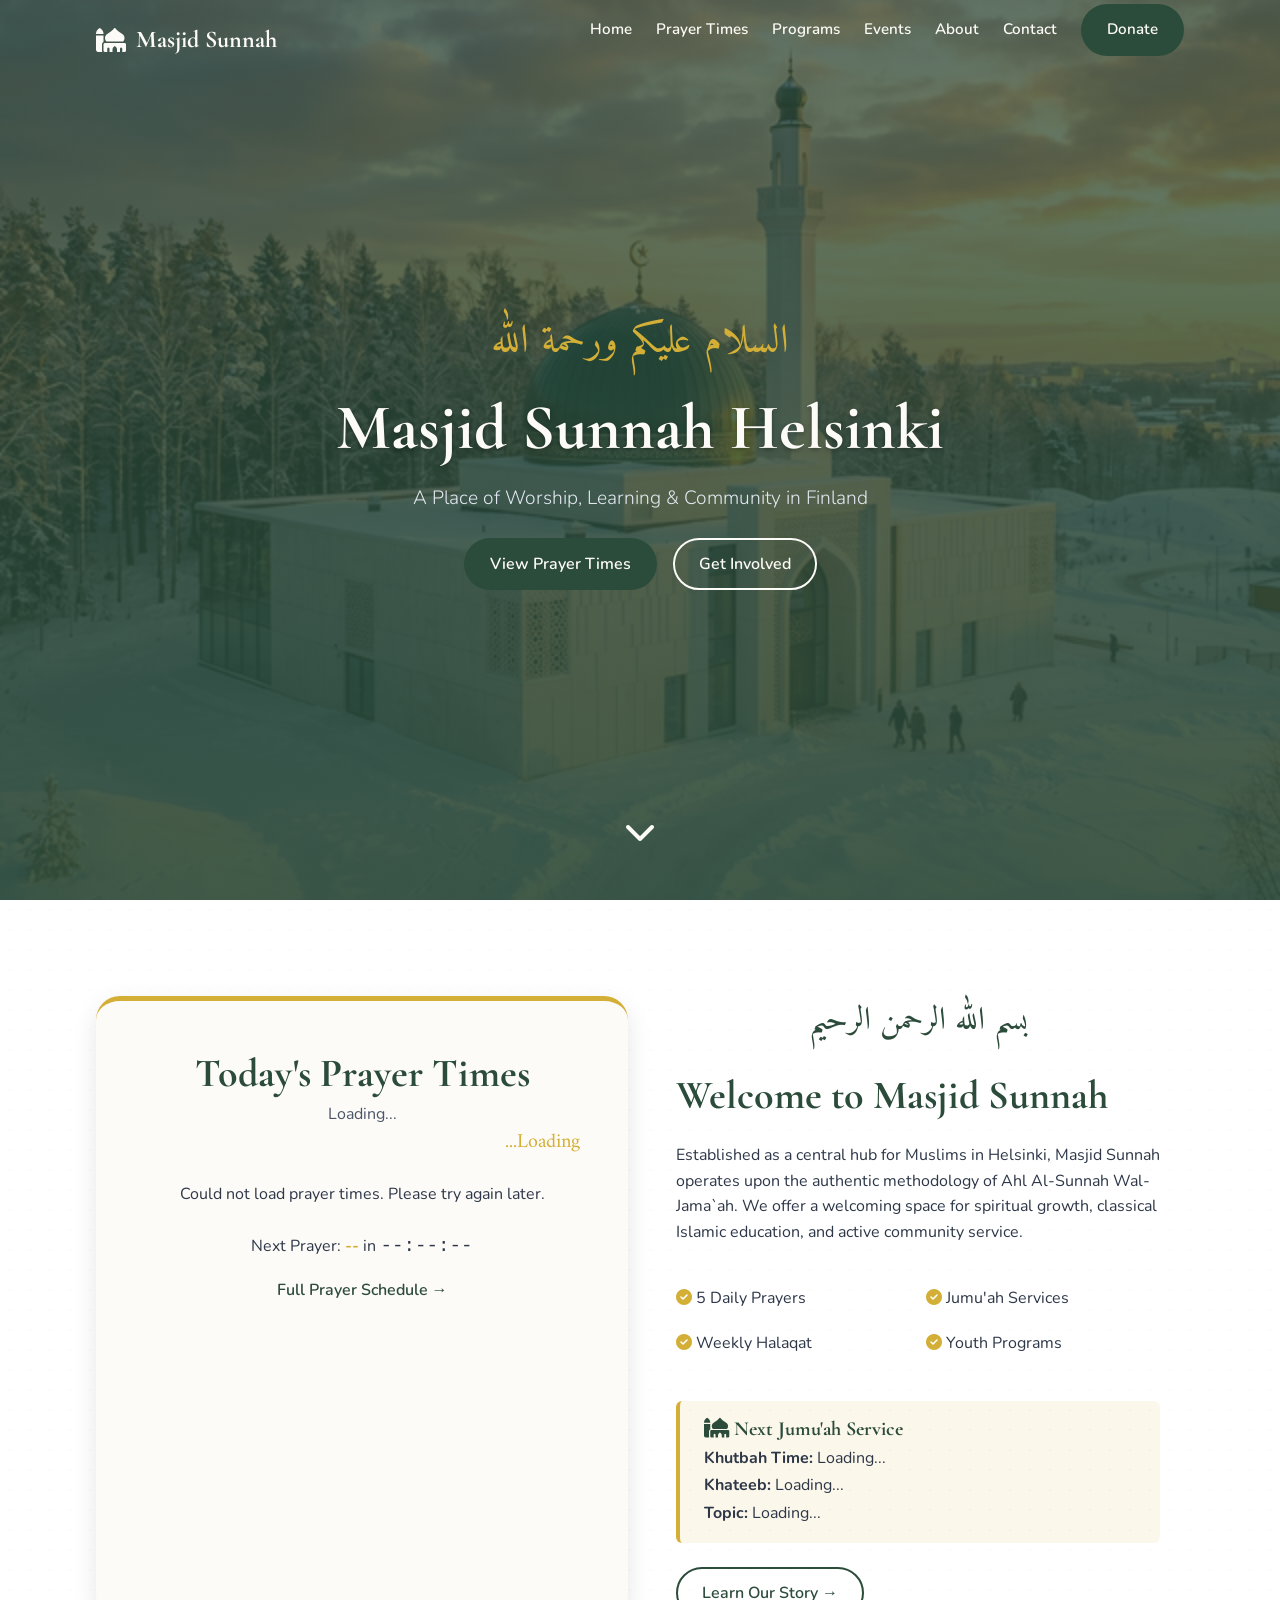
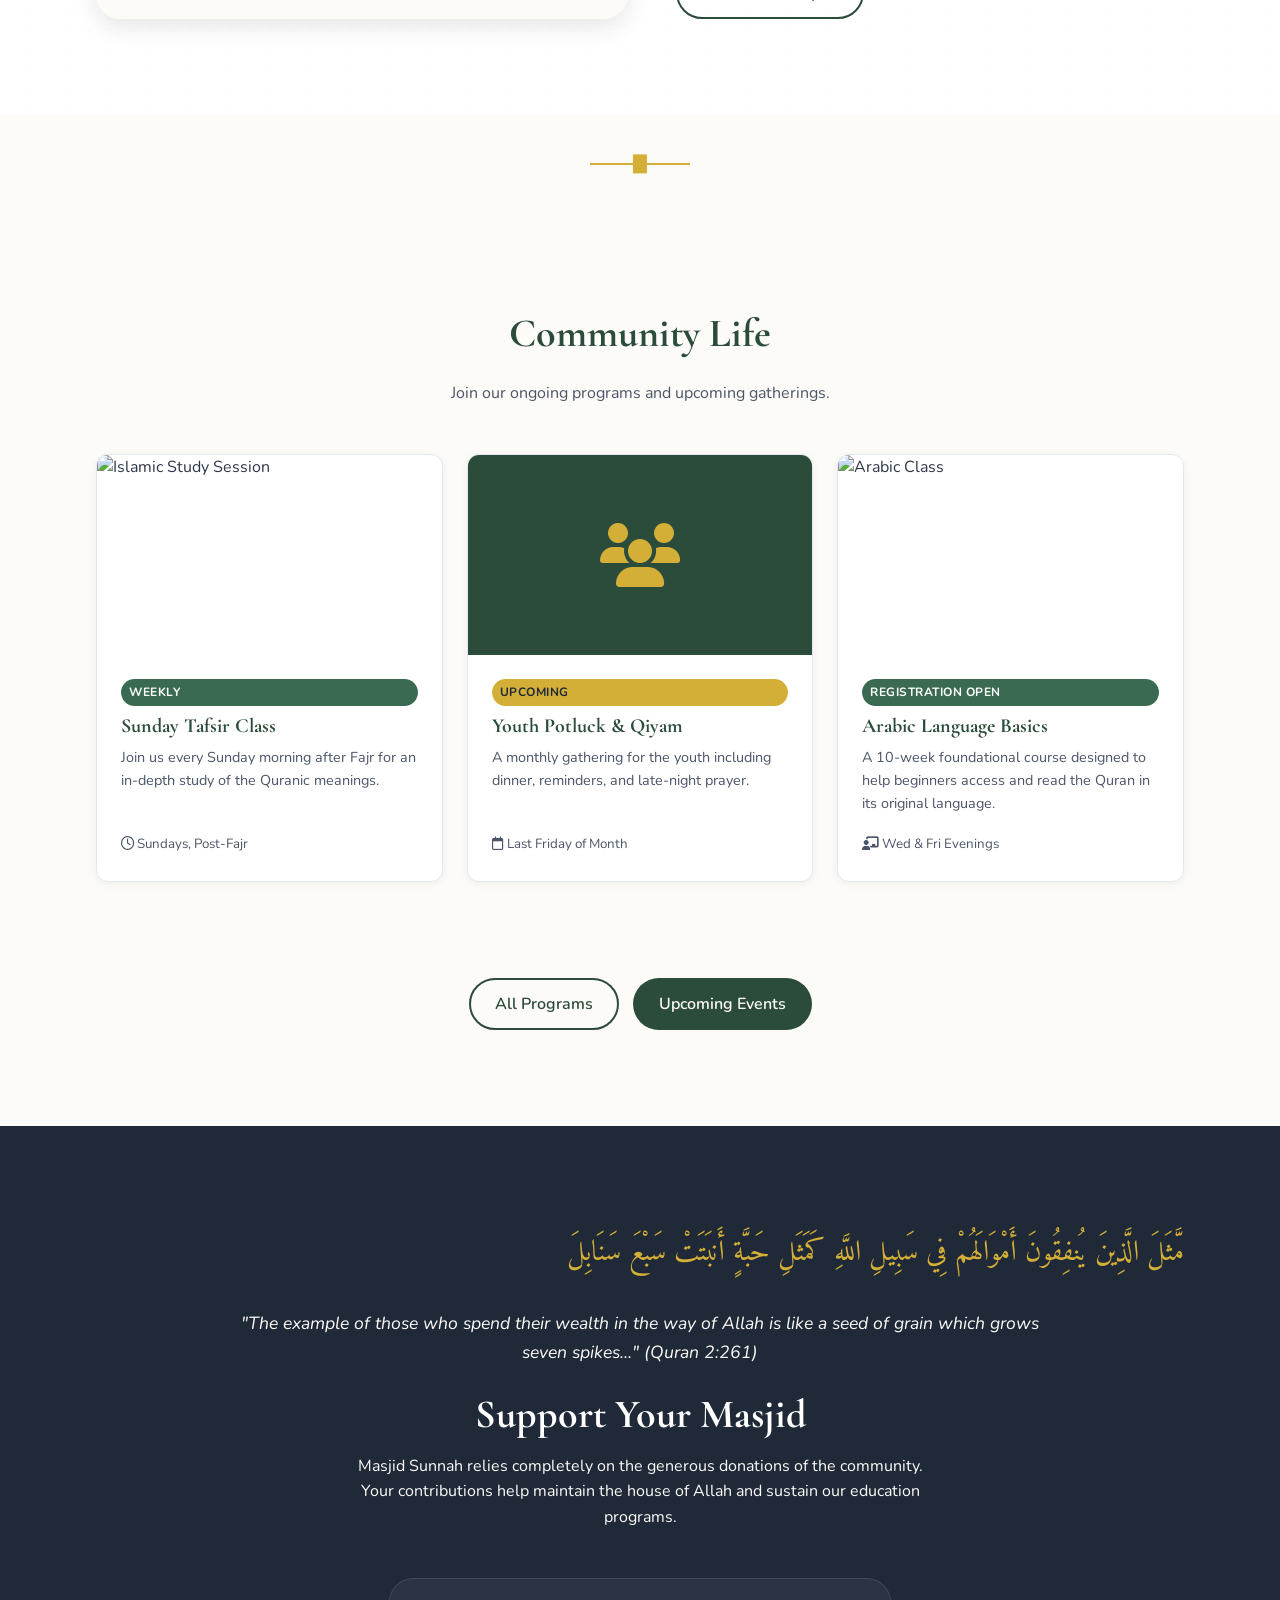
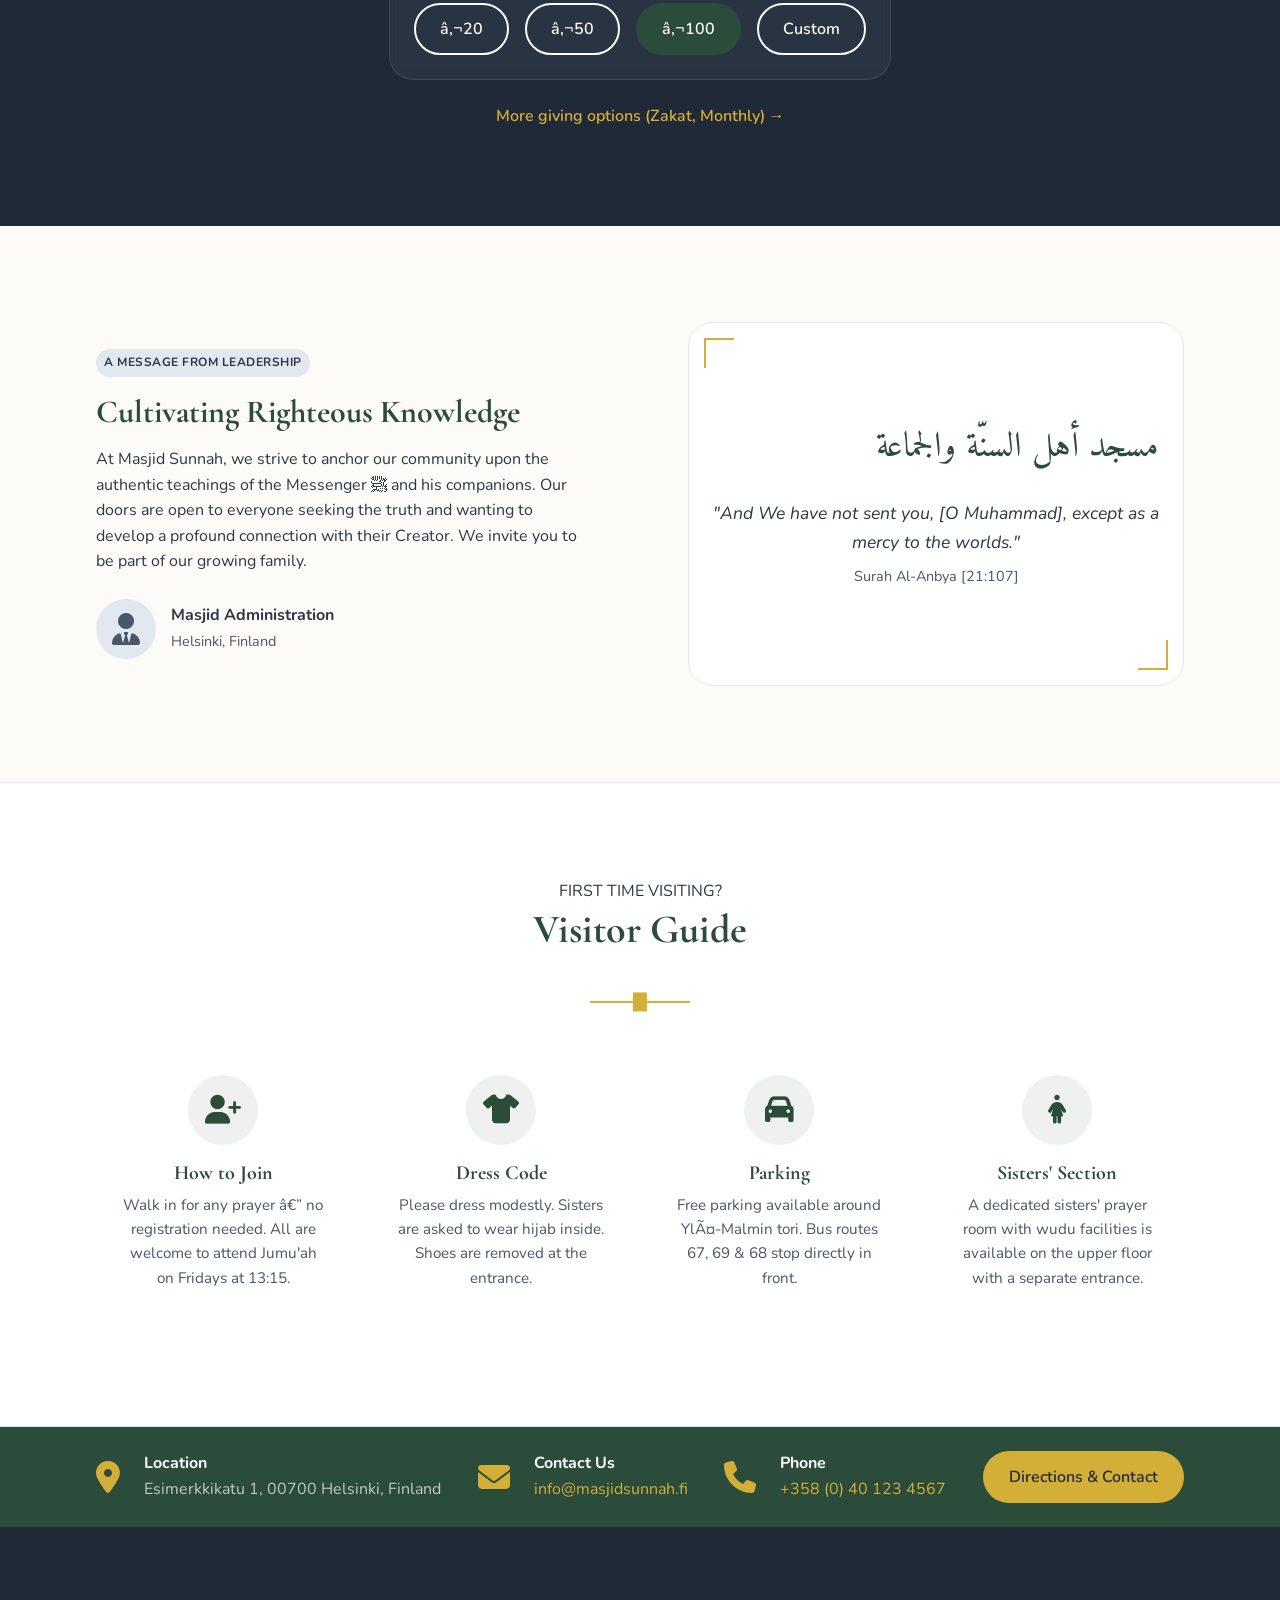
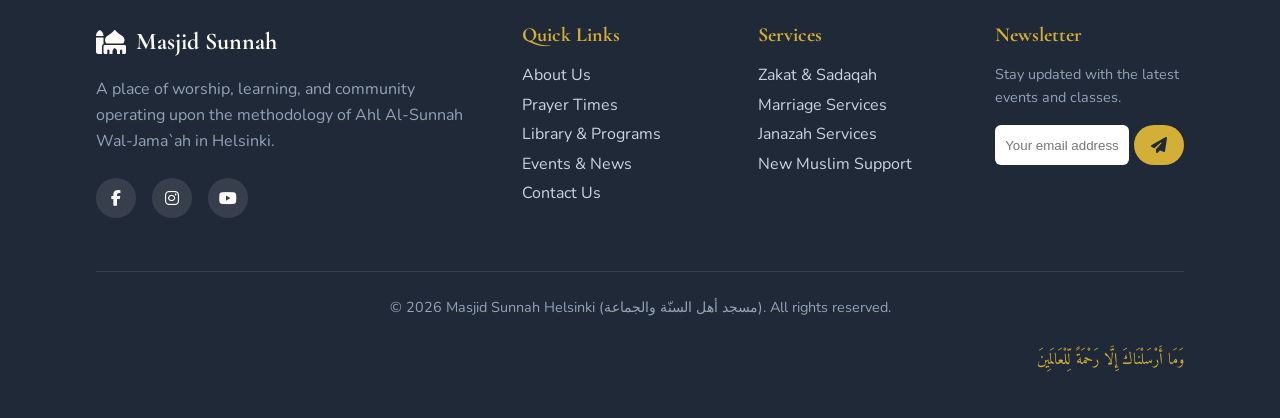
==== index.html @ 54fdf37e "Fix Arabic rendering issues across all HTML pages" ====
<!DOCTYPE html>
<html lang="en">

<head>
    <meta charset="UTF-8">
    <meta name="viewport" content="width=device-width, initial-scale=1.0">
    <title>Masjid Sunnah Helsinki | Mosque & Islamic Centre Malmi</title>
    <meta name="description"
        content="Masjid Sunnah Helsinki â€“ Islamic mosque in Malmi, Finland. Prayer times, Friday khutbah, Islamic education, Zakat, marriage &amp; community services. Open to all.">
    <link rel="icon"
        href="data:image/svg+xml,<svg xmlns=%22http://www.w3.org/2000/svg%22 viewBox=%220 0 100 100%22><text y=%22.9em%22 font-size=%2290%22>??</text></svg>">

    <!-- Open Graph / SEO -->
    <meta property="og:title" content="Masjid Sunnah Helsinki">
    <meta property="og:description" content="Mosque & Islamic Centre in Malmi, Helsinki.">
    <meta property="og:image" content="images/hero-masjid.png">
    <meta property="og:url" content="https://masjidsunnah.fi/">

    <!-- Fonts -->
    <link
        href="https://fonts.googleapis.com/css2?family=Amiri:ital,wght@0,400;0,700;1,400&family=Cormorant+Garamond:wght@400;600;700&family=Nunito:wght@300;400;500;600&display=swap"
        rel="stylesheet">
    <link rel="stylesheet" href="https://cdnjs.cloudflare.com/ajax/libs/font-awesome/6.5.0/css/all.min.css">

    <!-- Custom CSS -->
    <link rel="stylesheet" href="css/style.css">
    <link rel="stylesheet" href="css/components.css">
    <link rel="stylesheet" href="css/animations.css">
    <link rel="stylesheet" href="css/responsive.css">

    <!-- AOS Animations -->
    <link href="https://unpkg.com/aos@2.3.1/dist/aos.css" rel="stylesheet">
    <script src="https://unpkg.com/aos@2.3.1/dist/aos.js" defer></script>

    <!-- Schema.org -->
    <script type="application/ld+json">
    {
      "@context": "https://schema.org",
      "@type": "MosqueOrTemple",
      "name": "Masjid Sunnah Helsinki",
      "alternateName": "&#1605;&#1587;&#1580;&#1583; &#1571;&#1607;&#1604; &#1575;&#1604;&#1587;&#1606;&#1617;&#1577; &#1608;&#1575;&#1604;&#1580;&#1605;&#1575;&#1593;&#1577;",
      "address": {
        "@type": "PostalAddress",
        "streetAddress": "YlÃ¤-Malmin tori 6b",
        "addressLocality": "Helsinki",
        "postalCode": "00700",
        "addressCountry": "FI"
      },
      "openingHours": "Mo-Su 00:00-23:59"
    }
    </script>

    <!-- Low Priority SEO Tags Added -->
    <meta name="theme-color" content="#2c4c3b">
    <meta property="og:type" content="website">
    <meta property="og:site_name" content="Masjid Sunnah Helsinki">
</head>

<body>

    <!-- Skip to Content Link for Accessibility -->
    <a href="#main-content" class="sr-only">Skip to main content</a>

    <!-- Navbar -->
    <nav class="navbar">
        <div class="container nav-container">
            <div class="logo">
                <a href="index.html">
                    <i class="fas fa-mosque"></i> Masjid Sunnah
                </a>
            </div>

            <ul class="nav-links">
                <li><a href="index.html">Home</a></li>
                <li><a href="prayer-times.html">Prayer Times</a></li>
                <li><a href="programs.html">Programs</a></li>
                <li><a href="events.html">Events</a></li>
                <li><a href="about.html">About</a></li>
                <li><a href="contact.html">Contact</a></li>
                <li><a href="donate.html" class="btn btn-primary">Donate</a></li>
            </ul>

            <button class="hamburger" aria-label="Toggle Navigation">
                <i class="fas fa-bars"></i>
            </button>
        </div>
    </nav>

    <!-- Mobile Menu -->
    <div class="mobile-menu-overlay"></div>
    <div class="mobile-menu">
        <button class="mobile-menu-close" aria-label="Close Navigation">
            <i class="fas fa-times"></i>
        </button>
        <ul class="nav-links">
            <li><a href="index.html">Home</a></li>
            <li><a href="prayer-times.html">Prayer Times</a></li>
            <li><a href="programs.html">Programs</a></li>
            <li><a href="events.html">Events</a></li>
            <li><a href="about.html">About</a></li>
            <li><a href="contact.html">Contact</a></li>
            <li><a href="donate.html" class="btn btn-primary">Donate</a></li>
        </ul>
    </div>

    <main id="main-content">
        <!-- Dynamic Announcement Banner -->
        <div id="announcement-banner-container" style="display: none;"></div>

        <!-- Hero Section -->
        <section class="hero" style="background-image: url('images/hero-masjid.png');">
            <div class="hero-overlay"></div>
            <div class="container hero-content fade-in">
                <span class="hero-greeting"><span lang="ar" dir="rtl">&#1575;&#1604;&#1587;&#1604;&#1575;&#1605; &#1593;&#1604;&#1610;&#1603;&#1605; &#1608;&#1585;&#1581;&#1605;&#1577; &#1575;&#1604;&#1604;&#1607;</span></span>
                <h1 class="hero-title">Masjid Sunnah Helsinki</h1>
                <p class="hero-subtitle">A Place of Worship, Learning & Community in Finland</p>
                <div class="hero-buttons">
                    <a href="#prayer-times" class="btn btn-primary">View Prayer Times</a>
                    <a href="about.html" class="btn btn-outline-light">Get Involved</a>
                </div>
            </div>
            <a href="#prayer-times" class="scroll-indicator" aria-label="Scroll Down">
                <i class="fas fa-chevron-down fa-2x"></i>
            </a>
        </section>

        <!-- Prayer Times Widget Section -->
        <section id="prayer-times" class="section section-alt islamic-pattern-bg content-relative">
            <div class="container">
                <div class="grid grid-2" data-aos="fade-up">
                    <div
                        style="background: var(--color-bg); padding: var(--space-lg); border-radius: var(--radius-lg); box-shadow: var(--shadow-md); border-top: 5px solid var(--color-secondary);">
                        <div class="text-center" style="margin-bottom: var(--space-md);">
                            <h2 style="margin-bottom: 5px;">Today's Prayer Times</h2>
                            <p class="text-muted" style="margin-bottom: 0;" id="gregorian-date-display">Loading...</p>
                            <p class="arabic-text" lang="ar" dir="rtl"
                                style="color: var(--color-secondary); font-size: 1.25rem; line-height: 1.5; margin-bottom: 0;"
                                id="hijri-date-display">Loading...</p>
                        </div>

                        <div id="prayer-times-container">
                            <p class="text-center">Loading prayer times...</p>
                        </div>

                        <div class="text-center" style="margin-top: var(--space-md);">
                            <p>Next Prayer: <strong id="next-prayer-name"
                                    style="color: var(--color-secondary);">--</strong> in <span id="prayer-countdown"
                                    style="font-family: monospace; font-size: 1.2rem;">--:--:--</span></p>
                            <a href="prayer-times.html" style="font-weight: 600;">Full Prayer Schedule &rarr;</a>
                        </div>
                    </div>

                    <div
                        style="display: flex; flex-direction: column; justify-content: center; padding: 0 var(--space-md);">
                        <div class="bismillah">&#1576;&#1587;&#1605; &#1575;&#1604;&#1604;&#1607; &#1575;&#1604;&#1585;&#1581;&#1605;&#1606; &#1575;&#1604;&#1585;&#1581;&#1610;&#1605;</div>
                        <h2 style="font-size: 2.5rem; margin-bottom: var(--space-md);">Welcome to Masjid Sunnah</h2>
                        <p>Established as a central hub for Muslims in Helsinki, Masjid Sunnah operates upon the
                            authentic methodology of Ahl Al-Sunnah Wal-Jama`ah. We offer a welcoming space for spiritual
                            growth, classical Islamic education, and active community service.</p>
                        <ul
                            style="list-style: none; padding: 0; display: grid; grid-template-columns: 1fr 1fr; gap: var(--space-sm); margin-top: var(--space-md);">
                            <li><i class="fas fa-check-circle" style="color: var(--color-secondary);"></i> 5 Daily
                                Prayers</li>
                            <li><i class="fas fa-check-circle" style="color: var(--color-secondary);"></i> Jumu'ah
                                Services</li>
                            <li><i class="fas fa-check-circle" style="color: var(--color-secondary);"></i> Weekly
                                Halaqat</li>
                            <li><i class="fas fa-check-circle" style="color: var(--color-secondary);"></i> Youth
                                Programs</li>
                        </ul>

                        <!-- Dynamic Jumu'ah Info -->
                        <div
                            style="margin-top: var(--space-md); padding: var(--space-sm) var(--space-md); background: rgba(212, 175, 55, 0.1); border-left: 4px solid var(--color-secondary); border-radius: var(--radius-sm);">
                            <h4 style="margin-bottom: 5px; color: var(--color-primary);"><i class="fas fa-mosque"></i>
                                Next Jumu'ah Service</h4>
                            <p style="margin-bottom: 2px;"><strong>Khutbah Time:</strong> <span
                                    id="jummah-time">Loading...</span></p>
                            <p style="margin-bottom: 2px;"><strong>Khateeb:</strong> <span
                                    id="jummah-khateeb">Loading...</span></p>
                            <p style="margin-bottom: 0;"><strong>Topic:</strong> <span
                                    id="jummah-topic">Loading...</span></p>
                        </div>

                        <a href="about.html" class="btn btn-outline"
                            style="align-self: flex-start; margin-top: var(--space-md);">Learn Our Story &rarr;</a>
                    </div>
                </div>
            </div>
        </section>

        <!-- Divider -->
        <span class="islamic-divider"></span>

        <!-- Events & Programs Overview -->
        <section class="section container content-relative">
            <div class="text-center" data-aos="fade-up">
                <h2>Community Life</h2>
                <p class="text-muted">Join our ongoing programs and upcoming gatherings.</p>
            </div>

            <div id="events-preview-grid" class="grid grid-3" style="margin-top: var(--space-lg);" data-aos="fade-up"
                data-aos-delay="100">

                <!-- Event 1 -->
                <div class="card">
                    <img loading="lazy"
                        src="https://images.unsplash.com/photo-1564769625905-50e93615e769?w=800&auto=format&q=80"
                        alt="Islamic Study Session" class="card-image">
                    <div class="card-body">
                        <span class="badge" style="margin-bottom: var(--space-xs);">Weekly</span>
                        <h4>Sunday Tafsir Class</h4>
                        <p class="text-muted" style="font-size: 0.9rem;">Join us every Sunday morning after Fajr for an
                            in-depth study of the Quranic meanings.</p>
                        <div style="margin-top: auto;">
                            <small class="text-muted"><i class="far fa-clock"></i> Sundays, Post-Fajr</small>
                        </div>
                    </div>
                </div>

                <!-- Event 2 -->
                <div class="card">
                    <div
                        style="height: 200px; background: var(--color-primary); display: flex; align-items: center; justify-content: center; color: var(--color-secondary);">
                        <i class="fas fa-users fa-4x"></i>
                    </div>
                    <div class="card-body">
                        <span class="badge"
                            style="background-color: var(--color-secondary); color: var(--color-bg-dark); margin-bottom: var(--space-xs);">Upcoming</span>
                        <h4>Youth Potluck & Qiyam</h4>
                        <p class="text-muted" style="font-size: 0.9rem;">A monthly gathering for the youth including
                            dinner, reminders, and late-night prayer.</p>
                        <div style="margin-top: auto;">
                            <small class="text-muted"><i class="far fa-calendar"></i> Last Friday of Month</small>
                        </div>
                    </div>
                </div>

                <!-- Event 3 -->
                <div class="card">
                    <img loading="lazy"
                        src="https://images.unsplash.com/photo-1608889825103-eb5ed706fc64?w=800&auto=format&q=80"
                        alt="Arabic Class" class="card-image">
                    <div class="card-body">
                        <span class="badge" style="margin-bottom: var(--space-xs);">Registration Open</span>
                        <h4>Arabic Language Basics</h4>
                        <p class="text-muted" style="font-size: 0.9rem;">A 10-week foundational course designed to help
                            beginners access and read the Quran in its original language.</p>
                        <div style="margin-top: auto;">
                            <small class="text-muted"><i class="fas fa-chalkboard-teacher"></i> Wed & Fri
                                Evenings</small>
                        </div>
                    </div>
                </div>
            </div>

            <div class="text-center" style="margin-top: var(--space-xl);">
                <a href="programs.html" class="btn btn-outline" style="margin-right: 10px;">All Programs</a>
                <a href="events.html" class="btn btn-primary">Upcoming Events</a>
            </div>
        </section>

        <!-- Dynamic Donation CTA -->
        <section class="section section-dark text-center content-relative"
            style="background-image: linear-gradient(rgba(31, 41, 55, 0.9), rgba(31, 41, 55, 0.9)), url('https://images.unsplash.com/photo-1585776245991-cf89dd7fc73a?w=1200&auto=format&q=80'); background-size: cover; background-position: center;">
            <div class="container" data-aos="zoom-in">
                <span class="arabic-text" lang="ar" dir="rtl"
                    style="color: var(--color-secondary); display: block; margin-bottom: var(--space-md); font-size: 1.8rem;">
                    &#1605;&#1617;&#1614;&#1579;&#1614;&#1604;&#1614; &#1575;&#1604;&#1617;&#1614;&#1584;&#1616;&#1610;&#1606;&#1614; &#1610;&#1615;&#1606;&#1601;&#1616;&#1602;&#1615;&#1608;&#1606;&#1614; &#1571;&#1614;&#1605;&#1618;&#1608;&#1614;&#1575;&#1604;&#1614;&#1607;&#1615;&#1605;&#1618; &#1601;&#1616;&#1610; &#1587;&#1614;&#1576;&#1616;&#1610;&#1604;&#1616; &#1575;&#1604;&#1604;&#1617;&#1614;&#1607;&#1616; &#1603;&#1614;&#1605;&#1614;&#1579;&#1614;&#1604;&#1616; &#1581;&#1614;&#1576;&#1617;&#1614;&#1577;&#1613; &#1571;&#1614;&#1606;&#1576;&#1614;&#1578;&#1614;&#1578;&#1618; &#1587;&#1614;&#1576;&#1618;&#1593;&#1614; &#1587;&#1614;&#1606;&#1614;&#1575;&#1576;&#1616;&#1604;&#1614;
                </span>
                <p style="font-size: 1.1rem; max-width: 800px; margin: 0 auto var(--space-md); font-style: italic;">
                    "The example of those who spend their wealth in the way of Allah is like a seed of grain which grows
                    seven spikes..." (Quran 2:261)
                </p>
                <h2 style="color: white; margin-bottom: var(--space-sm);">Support Your Masjid</h2>
                <p style="margin-bottom: var(--space-lg); max-width: 600px; margin-inline: auto;">
                    Masjid Sunnah relies completely on the generous donations of the community. Your contributions help
                    maintain the house of Allah and sustain our education programs.
                </p>

                <div
                    style="background: rgba(255,255,255,0.05); border: 1px solid rgba(255,255,255,0.1); padding: var(--space-md); border-radius: var(--radius-lg); display: inline-flex; gap: var(--space-sm); flex-wrap: wrap; justify-content: center; backdrop-filter: blur(5px);">
                    <a href="donate.html?amount=20" class="btn btn-outline-light">â‚¬20</a>
                    <a href="donate.html?amount=50" class="btn btn-outline-light">â‚¬50</a>
                    <a href="donate.html?amount=100" class="btn btn-primary">â‚¬100</a>
                    <a href="donate.html?amount=custom" class="btn btn-outline-light">Custom</a>
                </div>

                <div style="margin-top: var(--space-md);">
                    <a href="donate.html" style="color: var(--color-secondary); font-weight: 600;">More giving options
                        (Zakat, Monthly) &rarr;</a>
                </div>
            </div>
        </section>

        <!-- Imam / Quran Verse -->
        <section class="section container">
            <div class="grid grid-2" style="align-items: center; gap: var(--space-xl);">
                <div data-aos="fade-right">
                    <span class="badge"
                        style="margin-bottom: var(--space-sm); background: var(--color-border); color: var(--color-text);">A
                        Message From Leadership</span>
                    <h3 style="font-size: 2rem;">Cultivating Righteous Knowledge</h3>
                    <p>At Masjid Sunnah, we strive to anchor our community upon the authentic teachings of the Messenger &#65018; and his companions. Our doors are open to everyone seeking the truth and wanting to develop a
                        profound connection with their Creator. We invite you to be part of our growing family.</p>
                    <div style="margin-top: var(--space-md); display: flex; gap: 15px; align-items: center;">
                        <div
                            style="width: 60px; height: 60px; border-radius: 50%; background-color: var(--color-border); display: flex; align-items: center; justify-content: center;">
                            <i class="fas fa-user-tie fa-2x text-muted"></i>
                        </div>
                        <div>
                            <strong style="display: block;">Masjid Administration</strong>
                            <span class="text-muted" style="font-size: 0.9rem;">Helsinki, Finland</span>
                        </div>
                    </div>
                </div>

                <div data-aos="fade-left"
                    style="background: var(--color-bg-alt); padding: var(--space-xl) var(--space-md); border-radius: var(--radius-lg); text-align: center; border: 1px solid var(--color-border); position: relative;">
                    <!-- Decorative corner accents -->
                    <div
                        style="position: absolute; top: 15px; left: 15px; width: 30px; height: 30px; border-top: 2px solid var(--color-secondary); border-left: 2px solid var(--color-secondary);">
                    </div>
                    <div
                        style="position: absolute; bottom: 15px; right: 15px; width: 30px; height: 30px; border-bottom: 2px solid var(--color-secondary); border-right: 2px solid var(--color-secondary);">
                    </div>

                    <span class="arabic-text" lang="ar" dir="rtl"
                        style="display: block; font-size: 2.2rem; color: var(--color-primary); margin-bottom: var(--space-md); line-height: 1.6;">
                        &#1605;&#1587;&#1580;&#1583; &#1571;&#1607;&#1604; &#1575;&#1604;&#1587;&#1606;&#1617;&#1577; &#1608;&#1575;&#1604;&#1580;&#1605;&#1575;&#1593;&#1577;
                    </span>
                    <p style="font-style: italic; font-size: 1.1rem; margin-bottom: var(--space-xs);">
                        "And We have not sent you, [O Muhammad], except as a mercy to the worlds."
                    </p>
                    <span class="text-muted" style="font-size: 0.9rem;">Surah Al-Anbya [21:107]</span>
                </div>
            </div>
        </section>

        <!-- Visitor Guide Section -->
        <section class="section" style="background: var(--color-bg-alt); border-top: 1px solid var(--color-border);">
            <div class="container" data-aos="fade-up">
                <div class="text-center" style="margin-bottom: var(--space-lg);">
                    <span class="section-label">FIRST TIME VISITING?</span>
                    <h2>Visitor Guide</h2>
                    <span class="islamic-divider"></span>
                </div>
                <div class="grid grid-4" style="gap: var(--space-md);">
                    <div style="text-align: center; padding: var(--space-md);">
                        <div
                            style="background: rgba(44,76,59,0.08); width: 70px; height: 70px; border-radius: 50%; display: flex; align-items: center; justify-content: center; margin: 0 auto var(--space-sm);">
                            <i class="fas fa-user-plus" style="font-size: 1.8rem; color: var(--color-primary);"></i>
                        </div>
                        <h4>How to Join</h4>
                        <p class="text-muted" style="font-size: 0.95rem;">Walk in for any prayer â€” no registration
                            needed. All are welcome to attend Jumu'ah on Fridays at 13:15.</p>
                    </div>
                    <div style="text-align: center; padding: var(--space-md);">
                        <div
                            style="background: rgba(44,76,59,0.08); width: 70px; height: 70px; border-radius: 50%; display: flex; align-items: center; justify-content: center; margin: 0 auto var(--space-sm);">
                            <i class="fas fa-tshirt" style="font-size: 1.8rem; color: var(--color-primary);"></i>
                        </div>
                        <h4>Dress Code</h4>
                        <p class="text-muted" style="font-size: 0.95rem;">Please dress modestly. Sisters are asked to
                            wear hijab inside. Shoes are removed at the entrance.</p>
                    </div>
                    <div style="text-align: center; padding: var(--space-md);">
                        <div
                            style="background: rgba(44,76,59,0.08); width: 70px; height: 70px; border-radius: 50%; display: flex; align-items: center; justify-content: center; margin: 0 auto var(--space-sm);">
                            <i class="fas fa-car" style="font-size: 1.8rem; color: var(--color-primary);"></i>
                        </div>
                        <h4>Parking</h4>
                        <p class="text-muted" style="font-size: 0.95rem;">Free parking available around YlÃ¤-Malmin tori.
                            Bus routes 67, 69 &amp; 68 stop directly in front.</p>
                    </div>
                    <div style="text-align: center; padding: var(--space-md);">
                        <div
                            style="background: rgba(44,76,59,0.08); width: 70px; height: 70px; border-radius: 50%; display: flex; align-items: center; justify-content: center; margin: 0 auto var(--space-sm);">
                            <i class="fas fa-female" style="font-size: 1.8rem; color: var(--color-primary);"></i>
                        </div>
                        <h4>Sisters' Section</h4>
                        <p class="text-muted" style="font-size: 0.95rem;">A dedicated sisters' prayer room with wudu
                            facilities is available on the upper floor with a separate entrance.</p>
                    </div>
                </div>
            </div>
        </section>

        <!-- Location & Contact Ribbon -->
        <section
            style="background-color: var(--color-primary); border-top: 1px solid var(--color-border); padding: var(--space-md) 0;">
            <div class="container"
                style="display: flex; justify-content: space-between; align-items: center; flex-wrap: wrap; gap: var(--space-md);">
                <div style="display: flex; gap: var(--space-md); align-items: center;">
                    <i class="fas fa-map-marker-alt fa-2x" style="color: var(--color-secondary);"></i>
                    <div>
                        <strong style="color: #fff;">Location</strong>
                        <div style="color: rgba(255,255,255,0.7);" class="ms-contact-address">Esimerkkikatu 1, 00700
                            Helsinki, Finland</div>
                    </div>
                </div>
                <div style="display: flex; gap: var(--space-md); align-items: center;">
                    <i class="fas fa-envelope fa-2x" style="color: var(--color-secondary);"></i>
                    <div>
                        <strong style="color: #fff;">Contact Us</strong>
                        <div style="color: rgba(255,255,255,0.7);"><a href="mailto:info@masjidsunnah.fi"
                                style="color: var(--color-secondary);" class="ms-contact-email">info@masjidsunnah.fi</a>
                        </div>
                    </div>
                </div>
                <div style="display: flex; gap: var(--space-md); align-items: center;">
                    <i class="fas fa-phone fa-2x" style="color: var(--color-secondary);"></i>
                    <div>
                        <strong style="color: #fff;">Phone</strong>
                        <div style="color: rgba(255,255,255,0.7);"><a href="tel:+358401234567"
                                style="color: var(--color-secondary);" class="ms-contact-phone">+358 (0) 40 123 4567</a>
                        </div>
                    </div>
                </div>
                <a href="contact.html" class="btn btn-secondary">Directions &amp; Contact</a>
            </div>
        </section>
    </main>

    <!-- Footer -->
    <footer class="footer">
        <div class="container">
            <div class="footer-top">
                <div>
                    <div class="logo" style="margin-bottom: var(--space-sm);">
                        <a href="index.html" style="color: var(--color-bg);">
                            <i class="fas fa-mosque"></i> Masjid Sunnah
                        </a>
                    </div>
                    <p style="color: #94A3B8; margin-bottom: var(--space-md);">
                        A place of worship, learning, and community operating upon the methodology of Ahl Al-Sunnah
                        Wal-Jama`ah in Helsinki.
                    </p>
                    <div class="social-links">
                        <a href="https://facebook.com/masjidsunnahhelsinki" class="social-icon" target="_blank"
                            aria-label="Facebook"><i class="fab fa-facebook-f"></i></a>
                        <a href="https://instagram.com/masjidsunnahhelsinki" class="social-icon" target="_blank"
                            aria-label="Instagram"><i class="fab fa-instagram"></i></a>
                        <a href="https://youtube.com/@masjidsunnahhelsinki" class="social-icon" target="_blank"
                            aria-label="YouTube"><i class="fab fa-youtube"></i></a>
                    </div>
                </div>

                <div>
                    <h4 class="footer-title">Quick Links</h4>
                    <ul class="footer-links">
                        <li><a href="about.html">About Us</a></li>
                        <li><a href="prayer-times.html">Prayer Times</a></li>
                        <li><a href="programs.html">Library & Programs</a></li>
                        <li><a href="events.html">Events & News</a></li>
                        <li><a href="contact.html">Contact Us</a></li>
                    </ul>
                </div>

                <div>
                    <h4 class="footer-title">Services</h4>
                    <ul class="footer-links">
                        <li><a href="donate.html">Zakat & Sadaqah</a></li>
                        <li><a href="contact.html#marriage">Marriage Services</a></li>
                        <li><a href="contact.html#funeral">Janazah Services</a></li>
                        <li><a href="contact.html#new-muslim">New Muslim Support</a></li>
                    </ul>
                </div>

                <div>
                    <h4 class="footer-title">Newsletter</h4>
                    <p style="color: #94A3B8; font-size: 0.9rem; margin-bottom: var(--space-sm);">Stay updated with the
                        latest events and classes.</p>
                    <form style="display: flex; gap: 5px;">
                        <input type="email" placeholder="Your email address"
                            style="padding: 10px; border-radius: var(--radius-sm); border: none; width: 100%;" required>
                        <button type="submit" class="btn btn-secondary" style="padding: 10px 15px;"><i
                                class="fas fa-paper-plane"></i></button>
                    </form>
                </div>
            </div>

            <div class="footer-bottom">
                <p>&copy; 2026 Masjid Sunnah Helsinki (&#1605;&#1587;&#1580;&#1583; &#1571;&#1607;&#1604; &#1575;&#1604;&#1587;&#1606;&#1617;&#1577; &#1608;&#1575;&#1604;&#1580;&#1605;&#1575;&#1593;&#1577;). All rights reserved.</p>
                <p class="arabic-text" lang="ar" dir="rtl" style="font-size: 1rem; color: var(--color-secondary);">
                    &#1608;&#1614;&#1605;&#1614;&#1575; &#1571;&#1614;&#1585;&#1618;&#1587;&#1614;&#1604;&#1618;&#1606;&#1614;&#1575;&#1603;&#1614; &#1573;&#1616;&#1604;&#1617;&#1614;&#1575; &#1585;&#1614;&#1581;&#1618;&#1605;&#1614;&#1577;&#1611; &#1604;&#1617;&#1616;&#1604;&#1618;&#1593;&#1614;&#1575;&#1604;&#1614;&#1605;&#1616;&#1610;&#1606;&#1614;</p>
            </div>
        </div>
    </footer>

    <!-- Scripts -->
    <!-- Supabase SDK & Client Initialization -->
    <script src="https://cdn.jsdelivr.net/npm/@supabase/supabase-js@2"></script>
    <script src="js/supabase-client.js"></script>
    <script src="js/data-service.js?v=1005"></script>
    <script src="js/realtime-service.js?v=1005"></script>
    <script src="js/main.js"></script>
    <script src="js/prayer-times.js?v=999"></script>
    <script>
        document.addEventListener('DOMContentLoaded', () => {
            // Additional homepage specific data integrations
            DataService.renderEventsPreview(3);
        });
    </script>

    <button id="back-to-top" aria-label="Back to top" style="position:fixed;bottom:28px;right:22px;z-index:999;
        width:48px;height:48px;border-radius:50%;border:none;
        background:var(--color-primary);color:var(--color-secondary);
        font-size:1.2rem;cursor:pointer;opacity:0;pointer-events:none;
        transition:opacity .3s,transform .3s;box-shadow:var(--shadow-md);
        display:flex;align-items:center;justify-content:center;">
        <i class="fas fa-chevron-up"></i>
    </button>
</body>

</html>
---- css/style.css ----
/* style.css - Main stylesheet (CSS variables, base styles) */
/* Design Aesthetic: Light & Peaceful (Nordic Islamic) */

:root {
  /* Colors */
  --color-primary: #2C4C3B;
  /* Deep Sage Green */
  --color-secondary: #D4AF37;
  /* Warm Gold */
  --color-accent: #3A6B52;
  /* Lighter shade of primary */
  --color-bg: #FDFBF7;
  /* Soft Cream */
  --color-bg-alt: #FFFFFF;
  /* White */
  --color-bg-dark: #1F2937;
  /* Dark slate for footer/accents */
  --color-text: #2D3748;
  /* Dark Charcoal Main text */
  --color-text-muted: #4A5568;
  /* Secondary text */
  --color-text-light: #FDFBF7;
  /* On dark backgrounds */
  --color-border: #E2E8F0;
  /* Subtle borders */
  --color-success: #2e7d32;
  --color-overlay: rgba(44, 76, 59, 0.85);
  /* Deep green overlay */

  /* Typography */
  --font-display: 'Cormorant Garamond', serif;
  /* English heading font */
  --font-arabic: 'Amiri', serif;
  /* Arabic font */
  --font-body: 'Nunito', sans-serif;
  /* Body font */

  /* Spacing */
  --space-xs: 8px;
  --space-sm: 16px;
  --space-md: 24px;
  --space-lg: clamp(28px, 5vw, 48px);
  --space-xl: clamp(48px, 8vw, 96px);

  /* Shadows */
  --shadow-sm: 0 2px 8px rgba(0, 0, 0, 0.06);
  --shadow-md: 0 8px 24px rgba(0, 0, 0, 0.10);
  --shadow-lg: 0 20px 60px rgba(0, 0, 0, 0.15);

  /* Radius */
  --radius-sm: 6px;
  --radius-md: 12px;
  --radius-lg: 24px;
  --radius-pill: 9999px;

  /* Layout */
  --max-width: 1280px;
  --header-height: 80px;
}

/* Base Reset & Box Sizing */
*,
*::before,
*::after {
  box-sizing: border-box;
  margin: 0;
  padding: 0;
}

html {
  scroll-behavior: smooth;
  font-size: 16px;
  overflow-x: hidden;
}

body {
  font-family: var(--font-body);
  color: var(--color-text);
  background-color: var(--color-bg);
  line-height: 1.6;
  -webkit-font-smoothing: antialiased;
  -moz-osx-font-smoothing: grayscale;
  overflow-x: hidden;
}

/* Typography Base Elements */
h1,
h2,
h3,
h4,
h5,
h6 {
  font-family: var(--font-display);
  color: var(--color-primary);
  font-weight: 700;
  line-height: 1.2;
}

h1 {
  font-size: clamp(2rem, 5vw, 3.5rem);
  margin-bottom: var(--space-md);
}

h2 {
  font-size: clamp(1.6rem, 4vw, 2.5rem);
  margin-bottom: var(--space-md);
}

h3 {
  font-size: clamp(1.25rem, 3vw, 1.75rem);
  margin-bottom: var(--space-sm);
}

h4 {
  font-size: 1.25rem;
  margin-bottom: var(--space-xs);
}

p {
  margin-bottom: var(--space-sm);
}

a {
  color: var(--color-primary);
  text-decoration: none;
  transition: all 0.3s ease;
}

a:hover {
  color: var(--color-secondary);
}

ul,
ol {
  padding-left: var(--space-md);
  margin-bottom: var(--space-sm);
}

li {
  margin-bottom: 4px;
}

img {
  max-width: 100%;
  height: auto;
  display: block;
}

/* Arabic Text Typography */
.arabic-text {
  font-family: var(--font-arabic);
  direction: rtl;
  text-align: right;
  line-height: 2.2;
  font-size: clamp(1.1rem, 3vw, 1.4em);
  color: var(--color-primary);
}

.bismillah {
  font-family: var(--font-arabic);
  font-size: clamp(1.4rem, 5vw, 2rem);
  text-align: center;
  color: var(--color-primary);
  margin-bottom: var(--space-md);
}

/* Layout Core Classes */
.container {
  width: 100%;
  max-width: var(--max-width);
  margin: 0 auto;
  padding: 0 var(--space-md);
}

.section {
  padding: var(--space-xl) 0;
}

.section-alt {
  background-color: var(--color-bg-alt);
}

.section-dark {
  background-color: var(--color-bg-dark);
  color: var(--color-text-light);
}

.section-dark h1,
.section-dark h2,
.section-dark h3 {
  color: var(--color-secondary);
}

.inner-hero h1 {
  color: white;
}

.text-center {
  text-align: center;
}

.text-muted {
  color: var(--color-text-muted);
}

/* Accessible hidden content */
.sr-only {
  position: absolute;
  width: 1px;
  height: 1px;
  padding: 0;
  margin: -1px;
  overflow: hidden;
  clip: rect(0, 0, 0, 0);
  white-space: nowrap;
  border-width: 0;
}

/* Make the skip-to-content link visible on focus */
.sr-only:focus {
  position: fixed;
  top: 16px;
  left: 50%;
  transform: translateX(-50%);
  clip: auto;
  width: auto;
  height: auto;
  overflow: visible;
  background: var(--color-primary);
  color: white;
  padding: 12px 24px;
  border-radius: var(--radius-pill);
  z-index: 9999;
  font-weight: 700;
  white-space: nowrap;
}

:focus-visible {
  outline: 3px solid var(--color-secondary);
  outline-offset: 3px;
  border-radius: 4px;
}

:focus:not(:focus-visible) {
  outline: none;
}

/* Offsets ALL anchor targets by navbar height — no JS required */
[id] {
  scroll-margin-top: calc(var(--header-height) + 16px);
}

/* Islamic Patterns & Accents */
.islamic-pattern-bg {
  position: relative;
}

.islamic-pattern-bg::before {
  content: '';
  position: absolute;
  top: 0;
  left: 0;
  right: 0;
  bottom: 0;
  /* Placeholder for an actual SVG pattern if needed */
  background-image: radial-gradient(var(--color-primary) 1px, transparent 1px);
  background-size: 20px 20px;
  opacity: 0.03;
  pointer-events: none;
  z-index: 0;
}

.content-relative {
  position: relative;
  z-index: 1;
}

/* Divider */
.islamic-divider {
  display: block;
  margin: var(--space-lg) auto;
  width: 100px;
  height: 2px;
  background: var(--color-secondary);
  position: relative;
}

.islamic-divider::before {
  content: '♦';
  position: absolute;
  top: 50%;
  left: 50%;
  transform: translate(-50%, -50%);
  color: var(--color-secondary);
  font-size: 12px;
  background-color: inherit;
  padding: 0 4px;
}

@media (max-width: 480px) {
  .arabic-text {
    line-height: 1.9;
  }
}

/* Visibility Utilities */
.mobile-only {
  display: none;
}

@media (max-width: 768px) {
  .desktop-only {
    display: none !important;
  }

  .mobile-only {
    display: block !important;
  }
}
---- css/components.css ----
/* components.css - Reusable UI Components */

/* Buttons */
.btn {
    display: inline-flex;
    align-items: center;
    justify-content: center;
    padding: var(--space-sm) var(--space-md);
    font-family: var(--font-body);
    font-weight: 600;
    font-size: 1rem;
    text-decoration: none;
    border-radius: var(--radius-pill);
    border: 2px solid transparent;
    cursor: pointer;
    transition: all 0.3s ease;
    line-height: 1;
    gap: 8px;
}

.btn-primary {
    background-color: var(--color-primary);
    color: var(--color-bg);
}

.btn-primary:hover {
    background-color: var(--color-accent);
    color: var(--color-bg);
    transform: translateY(-2px);
    box-shadow: var(--shadow-sm);
}

.btn-secondary {
    background-color: var(--color-secondary);
    color: var(--color-bg-dark);
}

.btn-secondary:hover {
    background-color: #C09A30;
    /* slightly darker gold */
    color: var(--color-bg-dark);
    transform: translateY(-2px);
}

.btn-outline {
    background-color: transparent;
    border-color: var(--color-primary);
    color: var(--color-primary);
}

.btn-outline:hover {
    background-color: var(--color-primary);
    color: var(--color-bg);
}

.btn-outline-light {
    border-color: var(--color-bg);
    color: var(--color-bg);
}

.btn-outline-light:hover {
    background-color: var(--color-bg);
    color: var(--color-primary);
}

/* Cards */
.card {
    background-color: var(--color-bg-alt);
    border-radius: var(--radius-md);
    box-shadow: var(--shadow-sm);
    overflow: hidden;
    transition: transform 0.3s ease, box-shadow 0.3s ease;
    border: 1px solid var(--color-border);
    height: 100%;
    display: flex;
    flex-direction: column;
}

.card:hover {
    transform: translateY(-4px);
    box-shadow: var(--shadow-md);
}

.card-image {
    width: 100%;
    height: 200px;
    object-fit: cover;
}

.card-body {
    padding: var(--space-md);
    display: flex;
    flex-direction: column;
    flex-grow: 1;
}

.card-footer {
    padding: var(--space-sm) var(--space-md);
    border-top: 1px solid var(--color-border);
    background-color: var(--color-bg);
    margin-top: auto;
}

/* Grid System */
.grid {
    display: grid;
    gap: var(--space-md);
}

.grid-2 {
    grid-template-columns: repeat(2, 1fr);
}

.grid-3 {
    grid-template-columns: repeat(3, 1fr);
}

.grid-4 {
    grid-template-columns: repeat(4, 1fr);
}

/* Progress Bar */
.progress-bar {
    width: 100%;
    background-color: var(--color-border);
    border-radius: var(--radius-pill);
    height: 14px;
    overflow: hidden;
}

.progress-fill {
    height: 100%;
    background: linear-gradient(90deg, var(--color-primary), var(--color-secondary));
    border-radius: var(--radius-pill);
    transition: width 1.8s cubic-bezier(0.22, 1, 0.36, 1);
    position: relative;
}

.progress-fill::after {
    content: '';
    position: absolute;
    top: 0;
    left: -100%;
    right: 0;
    bottom: 0;
    background: linear-gradient(90deg, transparent, rgba(255, 255, 255, 0.3), transparent);
    animation: shimmer 2s infinite;
}

@keyframes shimmer {
    to {
        left: 100%;
    }
}

/* Navigation */
.navbar {
    position: fixed;
    top: 0;
    width: 100%;
    height: var(--header-height);
    background: transparent;
    z-index: 1000;
    transition: all 0.3s ease;
}

.navbar.scrolled {
    background: rgba(253, 251, 247, 0.95);
    backdrop-filter: blur(10px);
    box-shadow: var(--shadow-sm);
}

.nav-container {
    display: flex;
    justify-content: space-between;
    align-items: center;
    height: 100%;
}

.logo a {
    font-family: var(--font-display);
    font-size: 1.5rem;
    font-weight: 700;
    color: var(--color-bg);
    display: flex;
    align-items: center;
    gap: 10px;
}

.navbar.scrolled .logo a {
    color: var(--color-primary);
}

.nav-links {
    display: flex;
    gap: var(--space-md);
    list-style: none;
    align-items: center;
}

.nav-links a {
    color: var(--color-bg);
    font-weight: 600;
    font-size: 0.95rem;
}

.navbar.scrolled .nav-links a:not(.btn) {
    color: var(--color-primary);
}

.nav-links a:hover:not(.btn) {
    color: var(--color-secondary);
}

.hamburger {
    display: none;
    min-width: 48px;
    min-height: 48px;
    padding: 12px;
    align-items: center;
    justify-content: center;
    background: none;
    border: none;
    color: var(--color-bg);
    font-size: 1.5rem;
    cursor: pointer;
}

@media (max-width: 768px) {
    .hamburger {
        display: flex;
    }
}

.navbar.scrolled .hamburger {
    color: var(--color-primary);
}

/* Mobile Menu */
.mobile-menu-overlay {
    position: fixed;
    top: 0;
    left: 0;
    width: 100%;
    height: 100%;
    background: rgba(0, 0, 0, 0.5);
    z-index: 999;
    opacity: 0;
    pointer-events: none;
    transition: opacity 0.3s ease;
}

.mobile-menu-overlay.active {
    opacity: 1;
    pointer-events: auto;
}

.mobile-menu {
    position: fixed;
    top: 0;
    right: min(-300px, -85vw);
    width: min(300px, 85vw);
    height: 100vh;
    background-color: var(--color-bg-alt);
    z-index: 1001;
    padding: var(--space-xl) var(--space-md);
    transition: right 0.3s ease;
    box-shadow: var(--shadow-lg);
    display: flex;
    flex-direction: column;
    gap: var(--space-md);
}

.mobile-menu.active {
    right: 0;
}

.mobile-menu-close {
    position: absolute;
    top: var(--space-md);
    right: var(--space-md);
    background: rgba(44, 76, 59, 0.1);
    border: none;
    font-size: 1.5rem;
    color: var(--color-primary);
    cursor: pointer;
    width: 44px;
    height: 44px;
    display: flex;
    align-items: center;
    justify-content: center;
    border-radius: 50%;
    transition: all 0.3s ease;
}

.mobile-menu-close:hover,
.mobile-menu-close:active {
    background: var(--color-primary);
    color: #fff;
    transform: scale(1.05);
}

.mobile-menu .nav-links {
    flex-direction: column;
    align-items: flex-start;
    gap: var(--space-md);
}

.mobile-menu .nav-links a {
    color: var(--color-primary);
    font-size: 1.1rem;
}

.mobile-menu .nav-links a.btn {
    display: inline-flex;
    align-items: center;
    justify-content: center;
    color: #fff;
    margin-top: var(--space-sm);
    padding: 0.8rem 1.5rem;
}

/* Hero Section */
.hero {
    height: 100vh;
    position: relative;
    display: flex;
    align-items: center;
    justify-content: center;
    text-align: center;
    color: var(--color-bg);
    background-size: cover;
    background-position: center;
}

@supports not (-webkit-overflow-scrolling: touch) {
    .hero {
        background-attachment: fixed;
    }
}

.hero-overlay {
    position: absolute;
    top: 0;
    left: 0;
    width: 100%;
    height: 100%;
    background: linear-gradient(to bottom, rgba(44, 76, 59, 0.7), rgba(44, 76, 59, 0.9));
    z-index: 1;
}

.hero-content {
    position: relative;
    z-index: 2;
    max-width: 800px;
    padding: 0 var(--space-md);
}

.hero-title {
    color: var(--color-bg);
    font-size: clamp(2.5rem, 5vw, 4.5rem);
    text-shadow: 0 2px 4px rgba(0, 0, 0, 0.3);
    margin-bottom: var(--space-sm);
}

.hero-subtitle {
    font-size: 1.2rem;
    font-weight: 300;
    margin-bottom: var(--space-md);
    color: #e2e8f0;
}

.hero-greeting {
    font-family: var(--font-arabic);
    font-size: 2.5rem;
    color: var(--color-secondary);
    display: block;
    margin-bottom: var(--space-sm);
}

.hero-buttons {
    display: flex;
    gap: var(--space-sm);
    justify-content: center;
    flex-wrap: wrap;
}

.scroll-indicator {
    position: absolute;
    bottom: var(--space-lg);
    left: 50%;
    transform: translateX(-50%);
    z-index: 2;
    color: var(--color-bg);
    animation: bounce 2s infinite;
}

/* Forms */
.form-group {
    margin-bottom: var(--space-sm);
}

.form-label {
    display: block;
    font-weight: 600;
    margin-bottom: 4px;
    color: var(--color-primary);
}

.form-control {
    width: 100%;
    min-height: 48px;
    padding: 12px 16px;
    border: 1px solid var(--color-border);
    border-radius: var(--radius-sm);
    font-family: var(--font-body);
    font-size: 1rem;
    background-color: var(--color-bg);
    transition: border-color 0.3s ease, box-shadow 0.3s ease;
}

.form-control:focus {
    outline: none;
    border-color: var(--color-primary);
    box-shadow: 0 0 0 3px rgba(44, 76, 59, 0.1);
}

.form-control:valid:not(:placeholder-shown) {
    border-color: var(--color-success);
}

.form-control:invalid:not(:placeholder-shown) {
    border-color: #C0392B;
}

.form-row {
    display: grid;
    grid-template-columns: repeat(2, 1fr);
    gap: var(--space-sm);
}

@media (max-width: 600px) {
    .form-row {
        grid-template-columns: 1fr;
    }
}

/* Footer Element Components */
.footer {
    background-color: var(--color-bg-dark);
    color: var(--color-text-light);
    padding-top: var(--space-xl);
}

.footer-top {
    display: grid;
    grid-template-columns: 2fr 1fr 1fr 1fr;
    gap: var(--space-lg);
    padding-bottom: var(--space-lg);
    border-bottom: 1px solid rgba(255, 255, 255, 0.1);
}

.footer-title {
    color: var(--color-secondary);
    font-family: var(--font-display);
    font-size: 1.25rem;
    margin-bottom: var(--space-sm);
}

.footer-links {
    list-style: none;
    padding: 0;
}

.footer-links a {
    color: #CBD5E1;
}

.footer-links a:hover {
    color: var(--color-secondary);
}

.footer-bottom {
    padding: var(--space-md) 0;
    text-align: center;
    color: #94A3B8;
    font-size: 0.9rem;
    display: flex;
    flex-direction: column;
    gap: var(--space-xs);
}

.social-links {
    display: flex;
    gap: var(--space-sm);
}

.social-icon {
    width: 40px;
    height: 40px;
    border-radius: 50%;
    background: rgba(255, 255, 255, 0.1);
    display: flex;
    align-items: center;
    justify-content: center;
    color: var(--color-bg);
}

.social-icon:hover {
    background: var(--color-secondary);
    color: var(--color-bg-dark);
}

/* Badges */
.badge {
    display: inline-block;
    padding: 4px 8px;
    font-size: 0.75rem;
    font-weight: 700;
    border-radius: var(--radius-pill);
    background-color: var(--color-accent);
    color: white;
    text-transform: uppercase;
    letter-spacing: 0.5px;
}

/* Skeleton Loading */
.skeleton {
    background: linear-gradient(90deg, #EEE 25%, #E0E0E0 50%, #EEE 75%);
    background-size: 200% 100%;
    animation: sk 1.5s infinite;
    border-radius: 6px;
    height: 44px;
    margin-bottom: 8px;
}

@keyframes sk {
    to {
        background-position: -200% 0;
    }
}

/* Accordion */
.accordion {
    border: 1px solid var(--color-border);
    border-radius: var(--radius-md);
    overflow: hidden;
}

.accordion-item {
    border-bottom: 1px solid var(--color-border);
}

.accordion-item:last-child {
    border-bottom: none;
}

.accordion-btn {
    width: 100%;
    text-align: left;
    background: none;
    border: none;
    padding: 18px 20px;
    font-size: 1rem;
    font-weight: 600;
    color: var(--color-primary);
    cursor: pointer;
    display: flex;
    justify-content: space-between;
    align-items: center;
    transition: background .2s;
}

.accordion-btn:hover {
    background: var(--color-bg-alt);
}

.accordion-btn i {
    transition: transform .3s;
}

.accordion-btn[aria-expanded="true"] i {
    transform: rotate(180deg);
}

.accordion-panel {
    max-height: 0;
    overflow: hidden;
    transition: max-height .35s cubic-bezier(.4, 0, .2, 1);
    padding: 0 20px;
    color: var(--color-text-muted);
    font-size: .95rem;
}

.accordion-panel.open {
    max-height: 400px;
    padding: 16px 20px;
}

/* Google Translate Custom Styling */
.nav-lang-container {
    display: flex;
    align-items: center;
    gap: 8px;
    background: rgba(255, 255, 255, 0.1);
    padding: 4px 10px;
    border-radius: var(--radius-pill);
    border: 1px solid rgba(255, 255, 255, 0.2);
    transition: all 0.3s ease;
}

.nav-lang-container:hover {
    background: rgba(255, 255, 255, 0.2);
}

.nav-lang-icon {
    color: var(--color-bg);
    font-size: 1.1rem;
}

.navbar.scrolled .nav-lang-container {
    border-color: var(--color-border);
    background: transparent;
}

.navbar.scrolled .nav-lang-icon {
    color: var(--color-primary);
}

/* Hide Google Translate branding */
.goog-te-banner-frame.skiptranslate {
    display: none !important;
}

body {
    top: 0px !important;
}

.goog-logo-link {
    display: none !important;
}

.goog-te-gadget {
    color: transparent !important;
    font-size: 0px !important;
}

/* Style the select dropdown */
.goog-te-combo {
    background-color: transparent !important;
    color: var(--color-bg) !important;
    border: none !important;
    font-family: var(--font-body) !important;
    font-weight: 600 !important;
    font-size: 0.95rem !important;
    cursor: pointer;
    outline: none;
    padding: 0 !important;
    margin: 0 !important;
}

.navbar.scrolled .goog-te-combo {
    color: var(--color-text) !important;
}

.goog-te-combo option {
    color: var(--color-text);
    background: var(--color-bg);
}

/* Premium Announcement Banner */
.premium-announcement-banner {
    display: flex;
    align-items: center;
    justify-content: center;
    padding: 12px 24px;
    text-align: center;
    font-family: var(--font-main);
    box-shadow: 0 4px 20px rgba(0, 0, 0, 0.2);
    position: relative;
    z-index: 998;
    margin-top: var(--header-height, 80px);
    backdrop-filter: blur(12px);
    -webkit-backdrop-filter: blur(12px);
    border-bottom: 1px solid rgba(255, 255, 255, 0.15);
    animation: slideDownFade 0.6s cubic-bezier(0.16, 1, 0.3, 1) forwards;
}

.premium-announcement-banner.default-type {
    background: linear-gradient(135deg, rgba(212, 175, 55, 0.95), rgba(192, 154, 48, 0.95)); /* Golden gradient */
    color: var(--color-bg-dark);
}

.premium-announcement-banner.urgent-type {
    background: linear-gradient(135deg, rgba(220, 38, 38, 0.95), rgba(185, 28, 28, 0.95)); /* Crimson gradient */
    color: white;
}

.premium-announcement-banner.islamic-type {
    background: linear-gradient(135deg, rgba(44, 76, 59, 0.95), rgba(26, 54, 40, 0.95)); /* Dark green gradient */
    color: white;
}

.premium-announcement-content {
    max-width: 1200px;
    display: flex;
    align-items: center;
    gap: 16px;
    flex-wrap: wrap;
    justify-content: center;
    flex: 1;
}

.premium-announcement-badge {
    font-weight: 700;
    background: rgba(255, 255, 255, 0.25);
    padding: 6px 14px;
    border-radius: 20px;
    font-size: 0.85rem;
    text-transform: uppercase;
    letter-spacing: 1px;
    box-shadow: 0 2px 4px rgba(0,0,0,0.1);
    display: flex;
    align-items: center;
    gap: 8px;
    border: 1px solid rgba(255, 255, 255, 0.3);
}

.default-type .premium-announcement-badge {
    background: rgba(0, 0, 0, 0.1);
    border-color: rgba(0, 0, 0, 0.15);
}

.premium-announcement-text {
    font-size: 1.05rem;
    line-height: 1.4;
    text-shadow: 0 1px 2px rgba(0,0,0,0.1);
}

.default-type .premium-announcement-text {
    text-shadow: none;
}

.premium-announcement-text strong {
    font-weight: 700;
    margin-right: 6px;
    font-size: 1.1rem;
}

.premium-announcement-close {
    position: absolute;
    right: 20px;
    background: rgba(255,255,255,0.1);
    border: 1px solid rgba(255,255,255,0.2);
    font-size: 1.4rem;
    cursor: pointer;
    color: inherit;
    width: 36px;
    height: 36px;
    border-radius: 50%;
    display: flex;
    align-items: center;
    justify-content: center;
    transition: all 0.3s ease;
    line-height: 0;
}

.default-type .premium-announcement-close {
    background: rgba(0,0,0,0.05);
    border-color: rgba(0,0,0,0.1);
}

.premium-announcement-close:hover {
    background: rgba(255,255,255,0.25);
    transform: scale(1.1);
}

.default-type .premium-announcement-close:hover {
    background: rgba(0,0,0,0.15);
}

@media (max-width: 768px) {
    .premium-announcement-banner {
        padding: 10px 15px;
        padding-right: 40px; /* Space for close button */
    }
    .premium-announcement-close {
        right: 10px;
        width: 30px;
        height: 30px;
        font-size: 1.2rem;
    }
    .premium-announcement-content {
        gap: 8px;
    }
}
---- css/animations.css ----
/* animations.css - Keyframes and transitions */

/* Generic Keyframes */
@keyframes fadeIn {
    from {
        opacity: 0;
    }

    to {
        opacity: 1;
    }
}

@keyframes slideUp {
    from {
        opacity: 0;
        transform: translateY(30px);
    }

    to {
        opacity: 1;
        transform: translateY(0);
    }
}

@keyframes bounce {

    0%,
    20%,
    50%,
    80%,
    100% {
        transform: translateY(0) translateX(-50%);
    }

    40% {
        transform: translateY(-20px) translateX(-50%);
    }

    60% {
        transform: translateY(-10px) translateX(-50%);
    }
}

@keyframes pulse-subtle {
    0% {
        box-shadow: 0 0 0 0 rgba(212, 175, 55, 0.4);
    }

    70% {
        box-shadow: 0 0 0 10px rgba(212, 175, 55, 0);
    }

    100% {
        box-shadow: 0 0 0 0 rgba(212, 175, 55, 0);
    }
}

/* Utility Animation Classes */
.fade-in {
    animation: fadeIn 1s ease forwards;
}

.slide-up {
    opacity: 0;
    transform: translateY(30px);
    transition: opacity 0.8s ease, transform 0.8s ease;
}

.slide-up.visible {
    opacity: 1;
    transform: translateY(0);
}

/* Stagger styling for lists/grids */
.stagger-1 {
    transition-delay: 0.1s;
    animation-delay: 0.1s;
}

.stagger-2 {
    transition-delay: 0.2s;
    animation-delay: 0.2s;
}

.stagger-3 {
    transition-delay: 0.3s;
    animation-delay: 0.3s;
}

.stagger-4 {
    transition-delay: 0.4s;
    animation-delay: 0.4s;
}

/* Accessible Settings */
@media (prefers-reduced-motion: reduce) {

    *,
    *::before,
    *::after {
        animation-duration: 0.01ms !important;
        animation-iteration-count: 1 !important;
        transition-duration: 0.01ms !important;
        scroll-behavior: auto !important;
    }
}

@keyframes slideDownFade {
    0% {
        opacity: 0;
        transform: translateY(-20px);
    }

    100% {
        opacity: 1;
        transform: translateY(0);
    }
}
---- css/responsive.css ----
/* responsive.css - Comprehensive Mobile-First Media Queries */

/* =====================
   LARGE DESKTOPS (1200px+)
   ===================== */
@media (min-width: 1200px) {
    .container {
        padding-left: var(--space-xl);
        padding-right: var(--space-xl);
    }
}

/* =====================
   LAPTOP / SMALLER DESKTOPS (max 1024px)
   ===================== */
@media (max-width: 1024px) {
    .footer-top {
        grid-template-columns: 1fr 1fr;
        gap: var(--space-md);
    }

    .hero-title {
        font-size: 3.5rem;
    }

    .container {
        padding-left: var(--space-lg);
        padding-right: var(--space-lg);
    }
}

/* =====================
   TABLETS (max 768px)
   ===================== */
@media (max-width: 768px) {

    /* Grids collapse to single column */
    .grid-2,
    .grid-3 {
        grid-template-columns: 1fr;
    }

    .grid-4 {
        grid-template-columns: repeat(2, 1fr);
    }

    /* Footer: Quick Links and Services side-by-side, rest full-width */
    .footer-top {
        grid-template-columns: 1fr 1fr;
    }

    .footer-top > div:first-child,
    .footer-top > div:last-child {
        grid-column: 1 / -1;
    }

    /* Navigation */
    .navbar .nav-links {
        display: none;
    }

    .hamburger {
        display: block;
    }

    /* Hero */
    .hero-title {
        font-size: clamp(2rem, 8vw, 3rem);
    }

    .hero-greeting {
        font-size: clamp(1.4rem, 5vw, 2rem);
    }

    .bismillah {
        font-size: clamp(1.4rem, 5vw, 2rem);
    }

    .hero-buttons {
        flex-wrap: wrap;
        justify-content: center;
        gap: var(--space-sm);
    }

    /* Section spacing */
    .section {
        padding: var(--space-lg) 0;
    }

    /* Container padding */
    .container {
        padding-left: var(--space-md);
        padding-right: var(--space-md);
    }

    /* Typography */
    h1 {
        font-size: clamp(1.8rem, 6vw, 2.8rem);
    }

    h2 {
        font-size: clamp(1.5rem, 5vw, 2.2rem);
    }

    h3 {
        font-size: clamp(1.15rem, 4vw, 1.6rem);
    }

    /* Arabic text */
    .arabic-text {
        font-size: clamp(1rem, 4vw, 1.3em);
    }

    /* Section headers */
    .section-header {
        margin-bottom: var(--space-md);
    }

    /* Prayer cards: wrap on tablet */
    .prayer-cards {
        flex-wrap: wrap;
        justify-content: center;
    }

    .prayer-card {
        min-width: 130px;
        flex: 1 1 130px;
    }

    /* Navbar */
    .navbar {
        padding: 0 var(--space-md);
    }

    /* Announcement banner */
    .announcement-banner {
        font-size: 0.9rem;
        padding: 8px var(--space-md);
    }
}

/* =====================
   MOBILE DEVICES (max 480px)
   ===================== */
@media (max-width: 480px) {

    /* Grids: everything single column */
    .grid-2,
    .grid-3,
    .grid-4,
    .donate-cards {
        grid-template-columns: 1fr;
    }

    /* Container padding */
    .container {
        padding-left: var(--space-sm);
        padding-right: var(--space-sm);
    }

    /* Hero text */
    .hero-title {
        font-size: clamp(1.7rem, 7vw, 2.2rem);
        line-height: 1.2;
    }

    .hero-greeting {
        font-size: clamp(1.2rem, 5vw, 1.8rem);
    }

    .bismillah {
        font-size: clamp(1.2rem, 5vw, 1.5rem);
    }

    .hero-subtitle {
        font-size: clamp(0.95rem, 3vw, 1.1rem);
    }

    /* All buttons full-width on small mobile */
    .hero-buttons {
        flex-direction: column;
        width: 100%;
    }

    .hero-buttons .btn {
        width: 100%;
        text-align: center;
        justify-content: center;
    }

    /* Typography scale down */
    h1 {
        font-size: clamp(1.6rem, 7vw, 2rem);
        margin-bottom: var(--space-sm);
    }

    h2 {
        font-size: clamp(1.3rem, 6vw, 1.8rem);
        margin-bottom: var(--space-sm);
    }

    h3 {
        font-size: clamp(1.05rem, 4vw, 1.35rem);
        margin-bottom: var(--space-xs);
    }

    /* Prayer table */
    .prayer-table {
        font-size: 0.85rem;
    }

    .prayer-table th,
    .prayer-table td {
        padding: 8px 4px;
    }

    /* Prayer cards: 2 per row on phone */
    .prayer-cards {
        display: grid;
        grid-template-columns: repeat(2, 1fr);
        gap: var(--space-sm);
    }

    .prayer-card {
        min-width: unset;
        width: 100%;
    }

    /* Section spacing tighter */
    .section {
        padding: var(--space-md) 0;
    }

    /* Cards */
    .card-body {
        padding: var(--space-sm);
    }

    .donate-card {
        padding: var(--space-md);
    }

    /* arabic */
    .arabic-text {
        font-size: 1.1em;
        line-height: 1.9;
    }

    /* Footer */
    .footer-top {
        grid-template-columns: 1fr 1fr;
    }

    .footer-top > div:first-child,
    .footer-top > div:last-child {
        grid-column: 1 / -1;
    }

    .footer-title {
        font-size: 1rem;
        margin-bottom: var(--space-sm);
    }

    .footer-links li {
        margin-bottom: 6px;
    }

    .footer-links a {
        font-size: 0.9rem;
    }

    /* Social icons */
    .social-links {
        justify-content: center;
    }

    /* Announcement */
    .announcement-banner {
        font-size: 0.82rem;
        padding: 6px var(--space-sm);
    }

    .announcement-banner marquee,
    .announcement-banner span {
        font-size: 0.82rem;
    }

    /* Navbar */
    .navbar {
        padding: 0 var(--space-sm);
        height: 66px;
    }

    .logo {
        font-size: 1rem;
    }

    /* Section heading */
    .section-label {
        font-size: 0.75rem;
        letter-spacing: 1.5px;
    }

    /* Buttons general */
    .btn {
        font-size: 0.9rem;
        padding: 12px 20px;
    }
}

/* =====================
   VERY SMALL PHONES (max 360px)
   ===================== */
@media (max-width: 360px) {
    .hero-title {
        font-size: 1.5rem;
    }

    .container {
        padding-left: 12px;
        padding-right: 12px;
    }

    .prayer-cards {
        grid-template-columns: repeat(2, 1fr);
        gap: 8px;
    }

    .prayer-card {
        padding: var(--space-sm) 8px;
    }
}

/* =====================
   TOUCH DEVICES - Disable hover effects
   ===================== */
@media (hover: none) and (pointer: coarse) {

    .card:hover,
    .value-card:hover,
    .donate-card:hover {
        transform: none;
        box-shadow: var(--shadow-sm);
    }

    .btn:hover {
        transform: none;
    }

    .gallery-item:hover img {
        transform: none;
    }

    .gallery-item:hover .gallery-overlay {
        opacity: 0;
    }

    .gallery-item:active .gallery-overlay {
        opacity: 1;
    }
}

/* =====================
   LANDSCAPE PHONES
   ===================== */
@media (max-width: 768px) and (orientation: landscape) {
    .hero {
        min-height: 100vh;
    }

    .hero-title {
        font-size: 2rem;
    }

    .section {
        padding: var(--space-md) 0;
    }
}
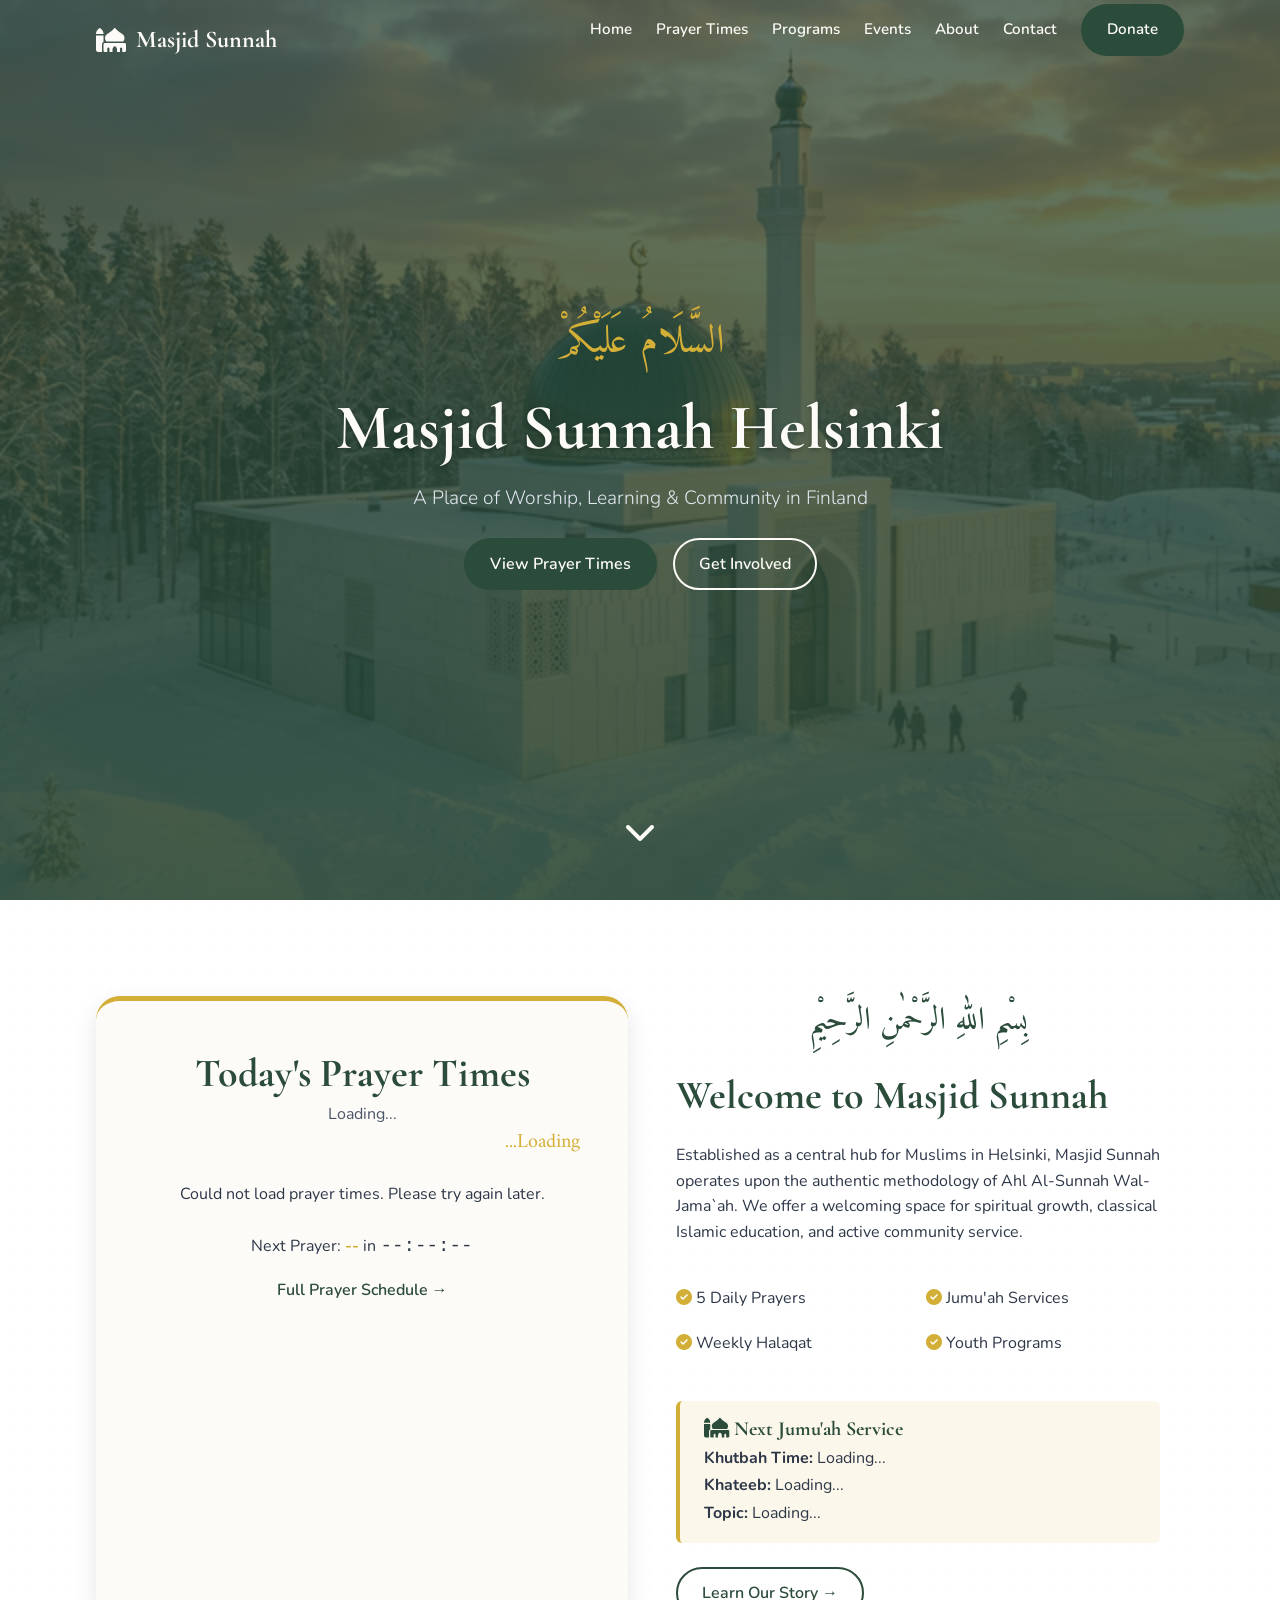
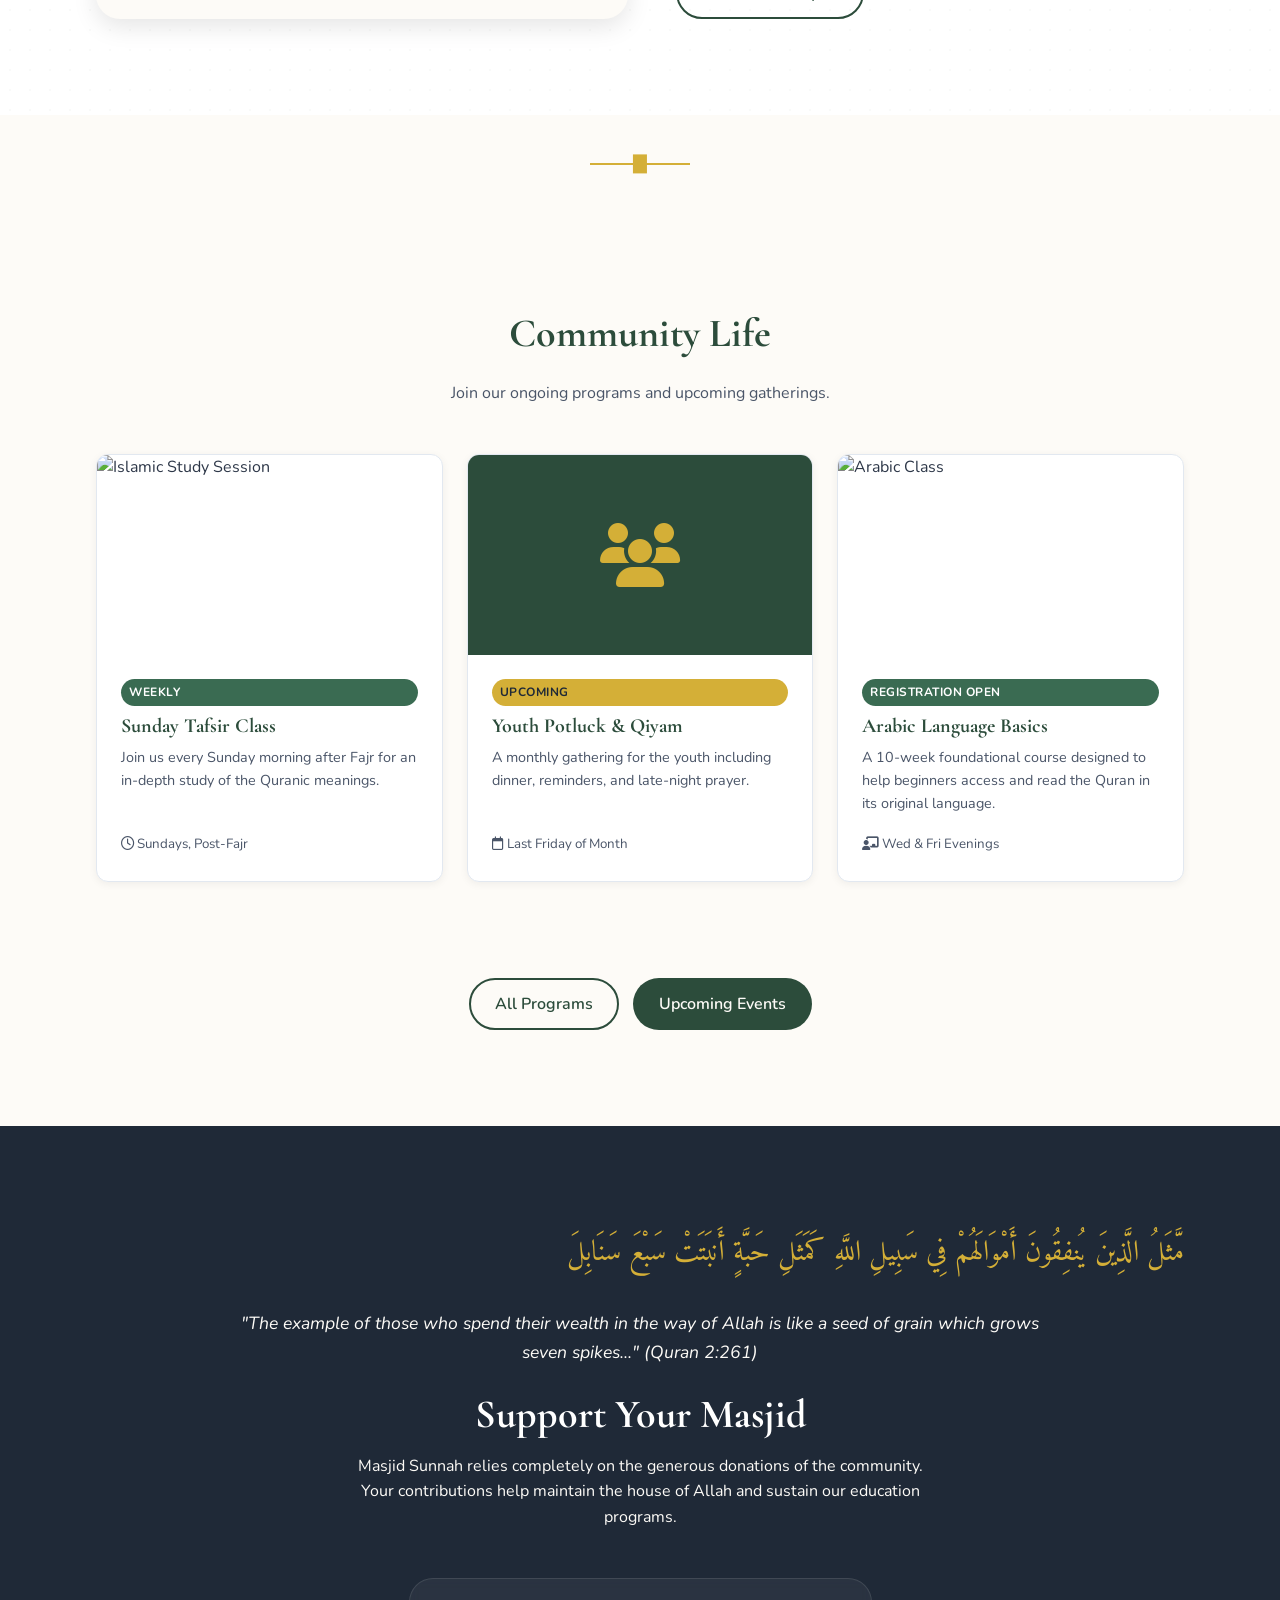
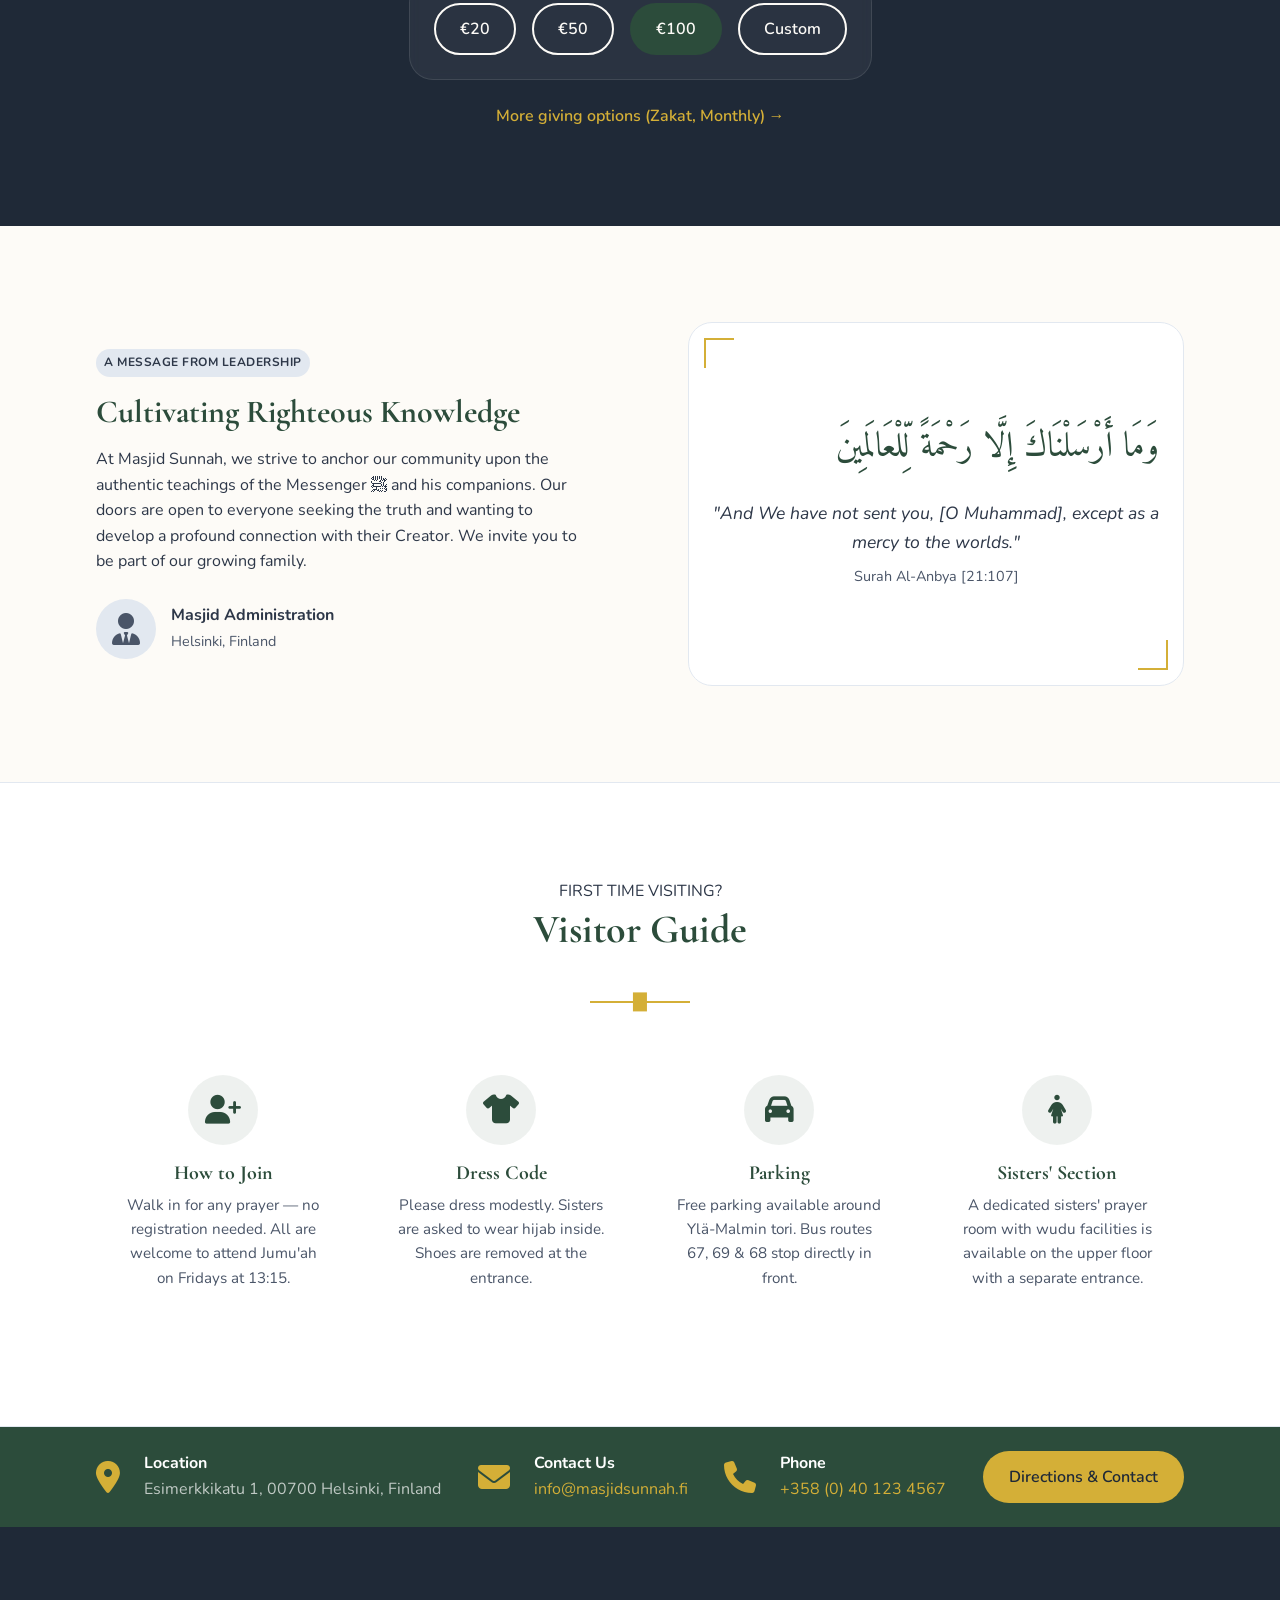
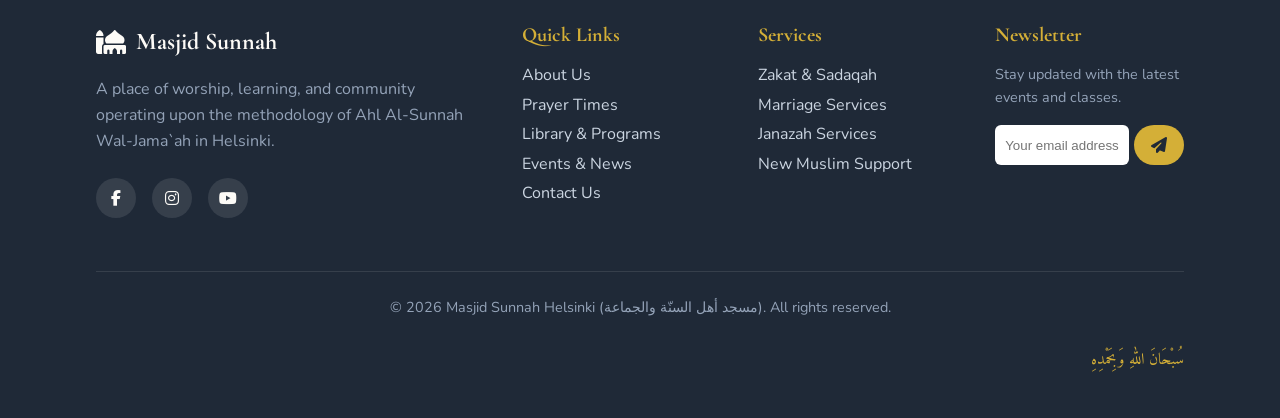
==== commit b3671b9c: "Restore all public HTML files to original design and Arabic text, keeping only realtime sync additio" ====
--- a/index.html
+++ b/index.html
@@ -1,4 +1,4 @@
-<!DOCTYPE html>
+﻿<!DOCTYPE html>
 <html lang="en">
 
 <head>
@@ -6,9 +6,9 @@
     <meta name="viewport" content="width=device-width, initial-scale=1.0">
     <title>Masjid Sunnah Helsinki | Mosque & Islamic Centre Malmi</title>
     <meta name="description"
-        content="Masjid Sunnah Helsinki â€“ Islamic mosque in Malmi, Finland. Prayer times, Friday khutbah, Islamic education, Zakat, marriage &amp; community services. Open to all.">
+        content="Masjid Sunnah Helsinki – Islamic mosque in Malmi, Finland. Prayer times, Friday khutbah, Islamic education, Zakat, marriage &amp; community services. Open to all.">
     <link rel="icon"
-        href="data:image/svg+xml,<svg xmlns=%22http://www.w3.org/2000/svg%22 viewBox=%220 0 100 100%22><text y=%22.9em%22 font-size=%2290%22>??</text></svg>">
+        href="data:image/svg+xml,<svg xmlns=%22http://www.w3.org/2000/svg%22 viewBox=%220 0 100 100%22><text y=%22.9em%22 font-size=%2290%22>🕌</text></svg>">
 
     <!-- Open Graph / SEO -->
     <meta property="og:title" content="Masjid Sunnah Helsinki">
@@ -38,10 +38,10 @@
       "@context": "https://schema.org",
       "@type": "MosqueOrTemple",
       "name": "Masjid Sunnah Helsinki",
-      "alternateName": "&#1605;&#1587;&#1580;&#1583; &#1571;&#1607;&#1604; &#1575;&#1604;&#1587;&#1606;&#1617;&#1577; &#1608;&#1575;&#1604;&#1580;&#1605;&#1575;&#1593;&#1577;",
+      "alternateName": "مسجد أهل السنّة والجماعة",
       "address": {
         "@type": "PostalAddress",
-        "streetAddress": "YlÃ¤-Malmin tori 6b",
+        "streetAddress": "Ylä-Malmin tori 6b",
         "addressLocality": "Helsinki",
         "postalCode": "00700",
         "addressCountry": "FI"
@@ -111,7 +111,7 @@
         <section class="hero" style="background-image: url('images/hero-masjid.png');">
             <div class="hero-overlay"></div>
             <div class="container hero-content fade-in">
-                <span class="hero-greeting"><span lang="ar" dir="rtl">&#1575;&#1604;&#1587;&#1604;&#1575;&#1605; &#1593;&#1604;&#1610;&#1603;&#1605; &#1608;&#1585;&#1581;&#1605;&#1577; &#1575;&#1604;&#1604;&#1607;</span></span>
+                <span class="hero-greeting"><span lang="ar" dir="rtl">السَّلَامُ عَلَيْكُمْ</span></span>
                 <h1 class="hero-title">Masjid Sunnah Helsinki</h1>
                 <p class="hero-subtitle">A Place of Worship, Learning & Community in Finland</p>
                 <div class="hero-buttons">
@@ -152,7 +152,7 @@
 
                     <div
                         style="display: flex; flex-direction: column; justify-content: center; padding: 0 var(--space-md);">
-                        <div class="bismillah">&#1576;&#1587;&#1605; &#1575;&#1604;&#1604;&#1607; &#1575;&#1604;&#1585;&#1581;&#1605;&#1606; &#1575;&#1604;&#1585;&#1581;&#1610;&#1605;</div>
+                        <div class="bismillah">بِسْمِ اللهِ الرَّحْمٰنِ الرَّحِيْمِ</div>
                         <h2 style="font-size: 2.5rem; margin-bottom: var(--space-md);">Welcome to Masjid Sunnah</h2>
                         <p>Established as a central hub for Muslims in Helsinki, Masjid Sunnah operates upon the
                             authentic methodology of Ahl Al-Sunnah Wal-Jama`ah. We offer a welcoming space for spiritual
@@ -266,7 +266,8 @@
             <div class="container" data-aos="zoom-in">
                 <span class="arabic-text" lang="ar" dir="rtl"
                     style="color: var(--color-secondary); display: block; margin-bottom: var(--space-md); font-size: 1.8rem;">
-                    &#1605;&#1617;&#1614;&#1579;&#1614;&#1604;&#1614; &#1575;&#1604;&#1617;&#1614;&#1584;&#1616;&#1610;&#1606;&#1614; &#1610;&#1615;&#1606;&#1601;&#1616;&#1602;&#1615;&#1608;&#1606;&#1614; &#1571;&#1614;&#1605;&#1618;&#1608;&#1614;&#1575;&#1604;&#1614;&#1607;&#1615;&#1605;&#1618; &#1601;&#1616;&#1610; &#1587;&#1614;&#1576;&#1616;&#1610;&#1604;&#1616; &#1575;&#1604;&#1604;&#1617;&#1614;&#1607;&#1616; &#1603;&#1614;&#1605;&#1614;&#1579;&#1614;&#1604;&#1616; &#1581;&#1614;&#1576;&#1617;&#1614;&#1577;&#1613; &#1571;&#1614;&#1606;&#1576;&#1614;&#1578;&#1614;&#1578;&#1618; &#1587;&#1614;&#1576;&#1618;&#1593;&#1614; &#1587;&#1614;&#1606;&#1614;&#1575;&#1576;&#1616;&#1604;&#1614;
+                    مَّثَلُ الَّذِينَ يُنفِقُونَ أَمْوَالَهُمْ فِي سَبِيلِ اللَّهِ كَمَثَلِ حَبَّةٍ أَنبَتَتْ سَبْعَ
+                    سَنَابِلَ
                 </span>
                 <p style="font-size: 1.1rem; max-width: 800px; margin: 0 auto var(--space-md); font-style: italic;">
                     "The example of those who spend their wealth in the way of Allah is like a seed of grain which grows
@@ -280,9 +281,9 @@
 
                 <div
                     style="background: rgba(255,255,255,0.05); border: 1px solid rgba(255,255,255,0.1); padding: var(--space-md); border-radius: var(--radius-lg); display: inline-flex; gap: var(--space-sm); flex-wrap: wrap; justify-content: center; backdrop-filter: blur(5px);">
-                    <a href="donate.html?amount=20" class="btn btn-outline-light">â‚¬20</a>
-                    <a href="donate.html?amount=50" class="btn btn-outline-light">â‚¬50</a>
-                    <a href="donate.html?amount=100" class="btn btn-primary">â‚¬100</a>
+                    <a href="donate.html?amount=20" class="btn btn-outline-light">€20</a>
+                    <a href="donate.html?amount=50" class="btn btn-outline-light">€50</a>
+                    <a href="donate.html?amount=100" class="btn btn-primary">€100</a>
                     <a href="donate.html?amount=custom" class="btn btn-outline-light">Custom</a>
                 </div>
 
@@ -301,7 +302,8 @@
                         style="margin-bottom: var(--space-sm); background: var(--color-border); color: var(--color-text);">A
                         Message From Leadership</span>
                     <h3 style="font-size: 2rem;">Cultivating Righteous Knowledge</h3>
-                    <p>At Masjid Sunnah, we strive to anchor our community upon the authentic teachings of the Messenger &#65018; and his companions. Our doors are open to everyone seeking the truth and wanting to develop a
+                    <p>At Masjid Sunnah, we strive to anchor our community upon the authentic teachings of the Messenger
+                        ﷺ and his companions. Our doors are open to everyone seeking the truth and wanting to develop a
                         profound connection with their Creator. We invite you to be part of our growing family.</p>
                     <div style="margin-top: var(--space-md); display: flex; gap: 15px; align-items: center;">
                         <div
@@ -327,7 +329,7 @@
 
                     <span class="arabic-text" lang="ar" dir="rtl"
                         style="display: block; font-size: 2.2rem; color: var(--color-primary); margin-bottom: var(--space-md); line-height: 1.6;">
-                        &#1605;&#1587;&#1580;&#1583; &#1571;&#1607;&#1604; &#1575;&#1604;&#1587;&#1606;&#1617;&#1577; &#1608;&#1575;&#1604;&#1580;&#1605;&#1575;&#1593;&#1577;
+                        وَمَا أَرْسَلْنَاكَ إِلَّا رَحْمَةً لِّلْعَالَمِينَ
                     </span>
                     <p style="font-style: italic; font-size: 1.1rem; margin-bottom: var(--space-xs);">
                         "And We have not sent you, [O Muhammad], except as a mercy to the worlds."
@@ -352,7 +354,7 @@
                             <i class="fas fa-user-plus" style="font-size: 1.8rem; color: var(--color-primary);"></i>
                         </div>
                         <h4>How to Join</h4>
-                        <p class="text-muted" style="font-size: 0.95rem;">Walk in for any prayer â€” no registration
+                        <p class="text-muted" style="font-size: 0.95rem;">Walk in for any prayer — no registration
                             needed. All are welcome to attend Jumu'ah on Fridays at 13:15.</p>
                     </div>
                     <div style="text-align: center; padding: var(--space-md);">
@@ -370,7 +372,7 @@
                             <i class="fas fa-car" style="font-size: 1.8rem; color: var(--color-primary);"></i>
                         </div>
                         <h4>Parking</h4>
-                        <p class="text-muted" style="font-size: 0.95rem;">Free parking available around YlÃ¤-Malmin tori.
+                        <p class="text-muted" style="font-size: 0.95rem;">Free parking available around Ylä-Malmin tori.
                             Bus routes 67, 69 &amp; 68 stop directly in front.</p>
                     </div>
                     <div style="text-align: center; padding: var(--space-md);">
@@ -481,9 +483,10 @@
             </div>
 
             <div class="footer-bottom">
-                <p>&copy; 2026 Masjid Sunnah Helsinki (&#1605;&#1587;&#1580;&#1583; &#1571;&#1607;&#1604; &#1575;&#1604;&#1587;&#1606;&#1617;&#1577; &#1608;&#1575;&#1604;&#1580;&#1605;&#1575;&#1593;&#1577;). All rights reserved.</p>
+                <p>&copy; 2026 Masjid Sunnah Helsinki (مسجد أهل السنّة والجماعة). All rights reserved.</p>
                 <p class="arabic-text" lang="ar" dir="rtl" style="font-size: 1rem; color: var(--color-secondary);">
-                    &#1608;&#1614;&#1605;&#1614;&#1575; &#1571;&#1614;&#1585;&#1618;&#1587;&#1614;&#1604;&#1618;&#1606;&#1614;&#1575;&#1603;&#1614; &#1573;&#1616;&#1604;&#1617;&#1614;&#1575; &#1585;&#1614;&#1581;&#1618;&#1605;&#1614;&#1577;&#1611; &#1604;&#1617;&#1616;&#1604;&#1618;&#1593;&#1614;&#1575;&#1604;&#1614;&#1605;&#1616;&#1610;&#1606;&#1614;</p>
+                    سُبْحَانَ اللهِ
+                    وَبِحَمْدِهِ</p>
             </div>
         </div>
     </footer>
@@ -492,8 +495,8 @@
     <!-- Supabase SDK & Client Initialization -->
     <script src="https://cdn.jsdelivr.net/npm/@supabase/supabase-js@2"></script>
     <script src="js/supabase-client.js"></script>
-    <script src="js/data-service.js?v=1005"></script>
-    <script src="js/realtime-service.js?v=1005"></script>
+    <script src="js/data-service.js?v=1001"></script>
+    <script src="js/realtime-service.js?v=1001"></script>
     <script src="js/main.js"></script>
     <script src="js/prayer-times.js?v=999"></script>
     <script>
@@ -513,4 +516,4 @@
     </button>
 </body>
 
-</html>
+</html>
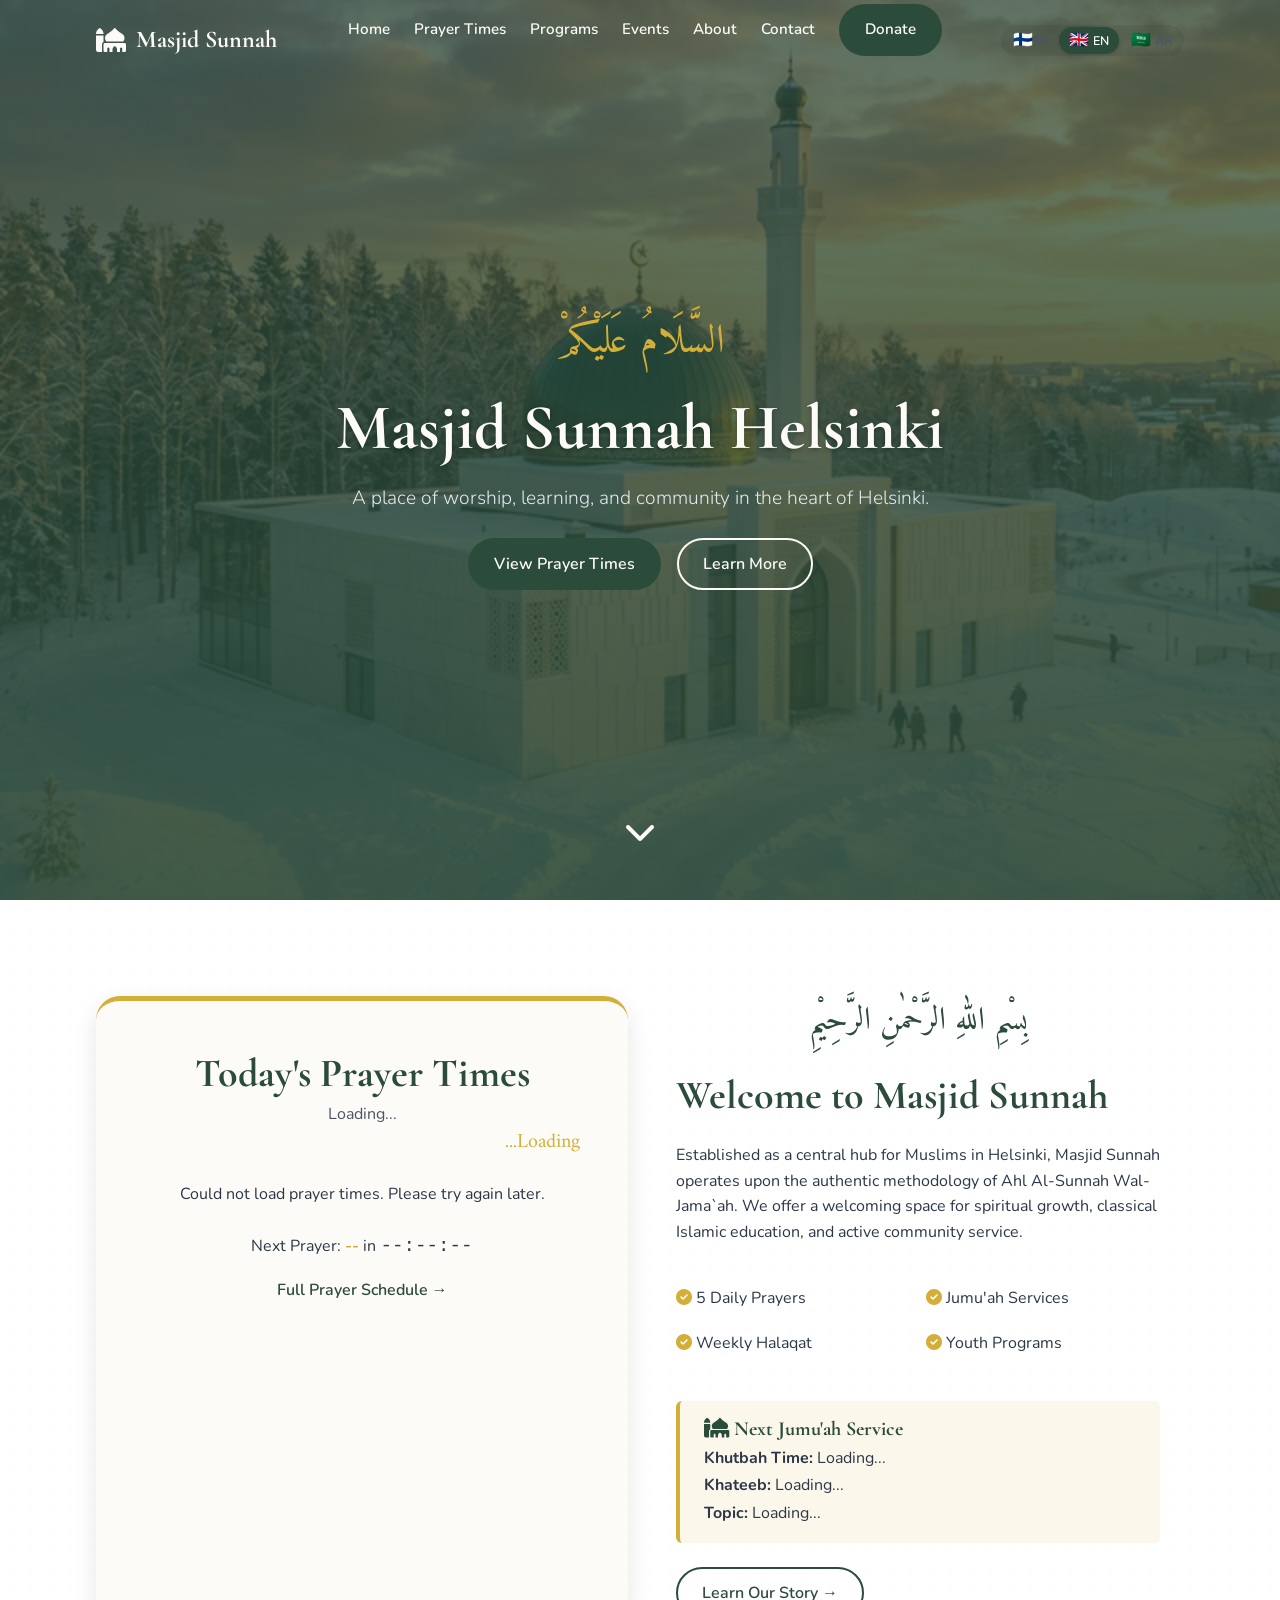
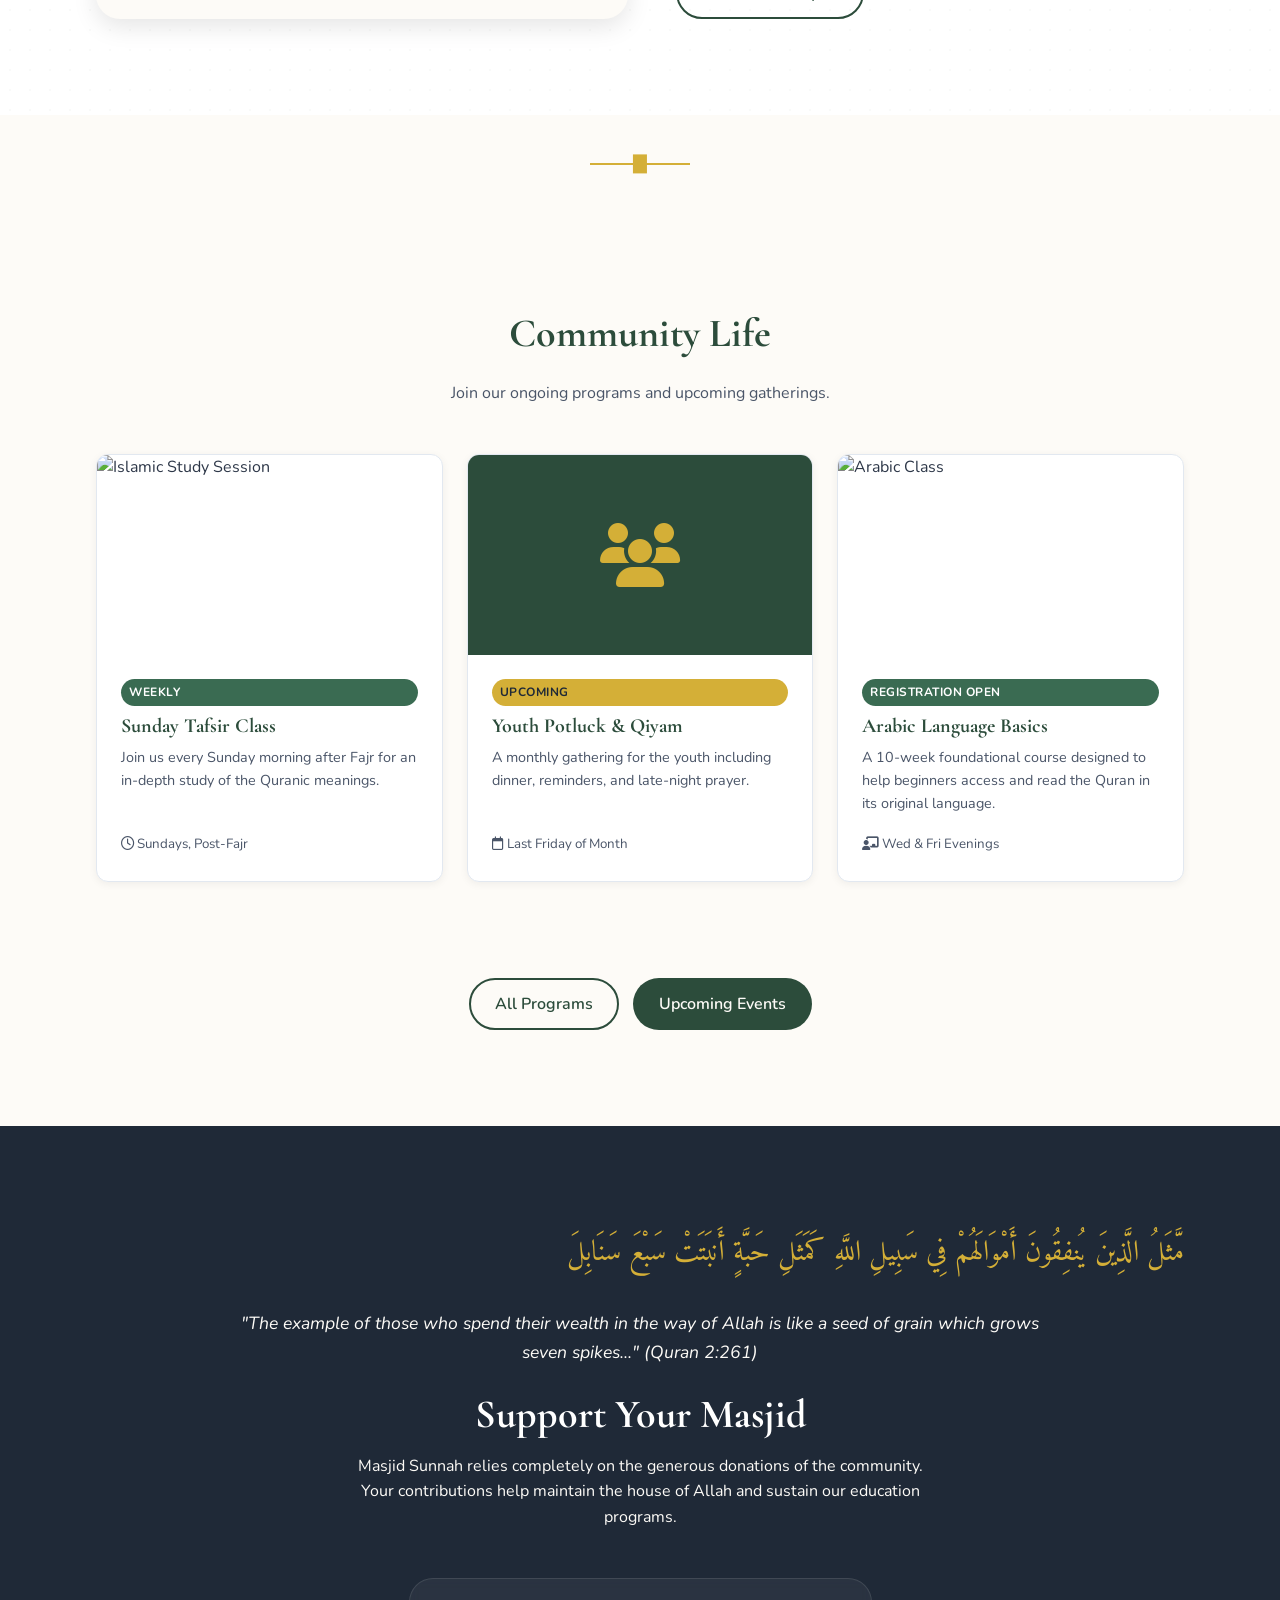
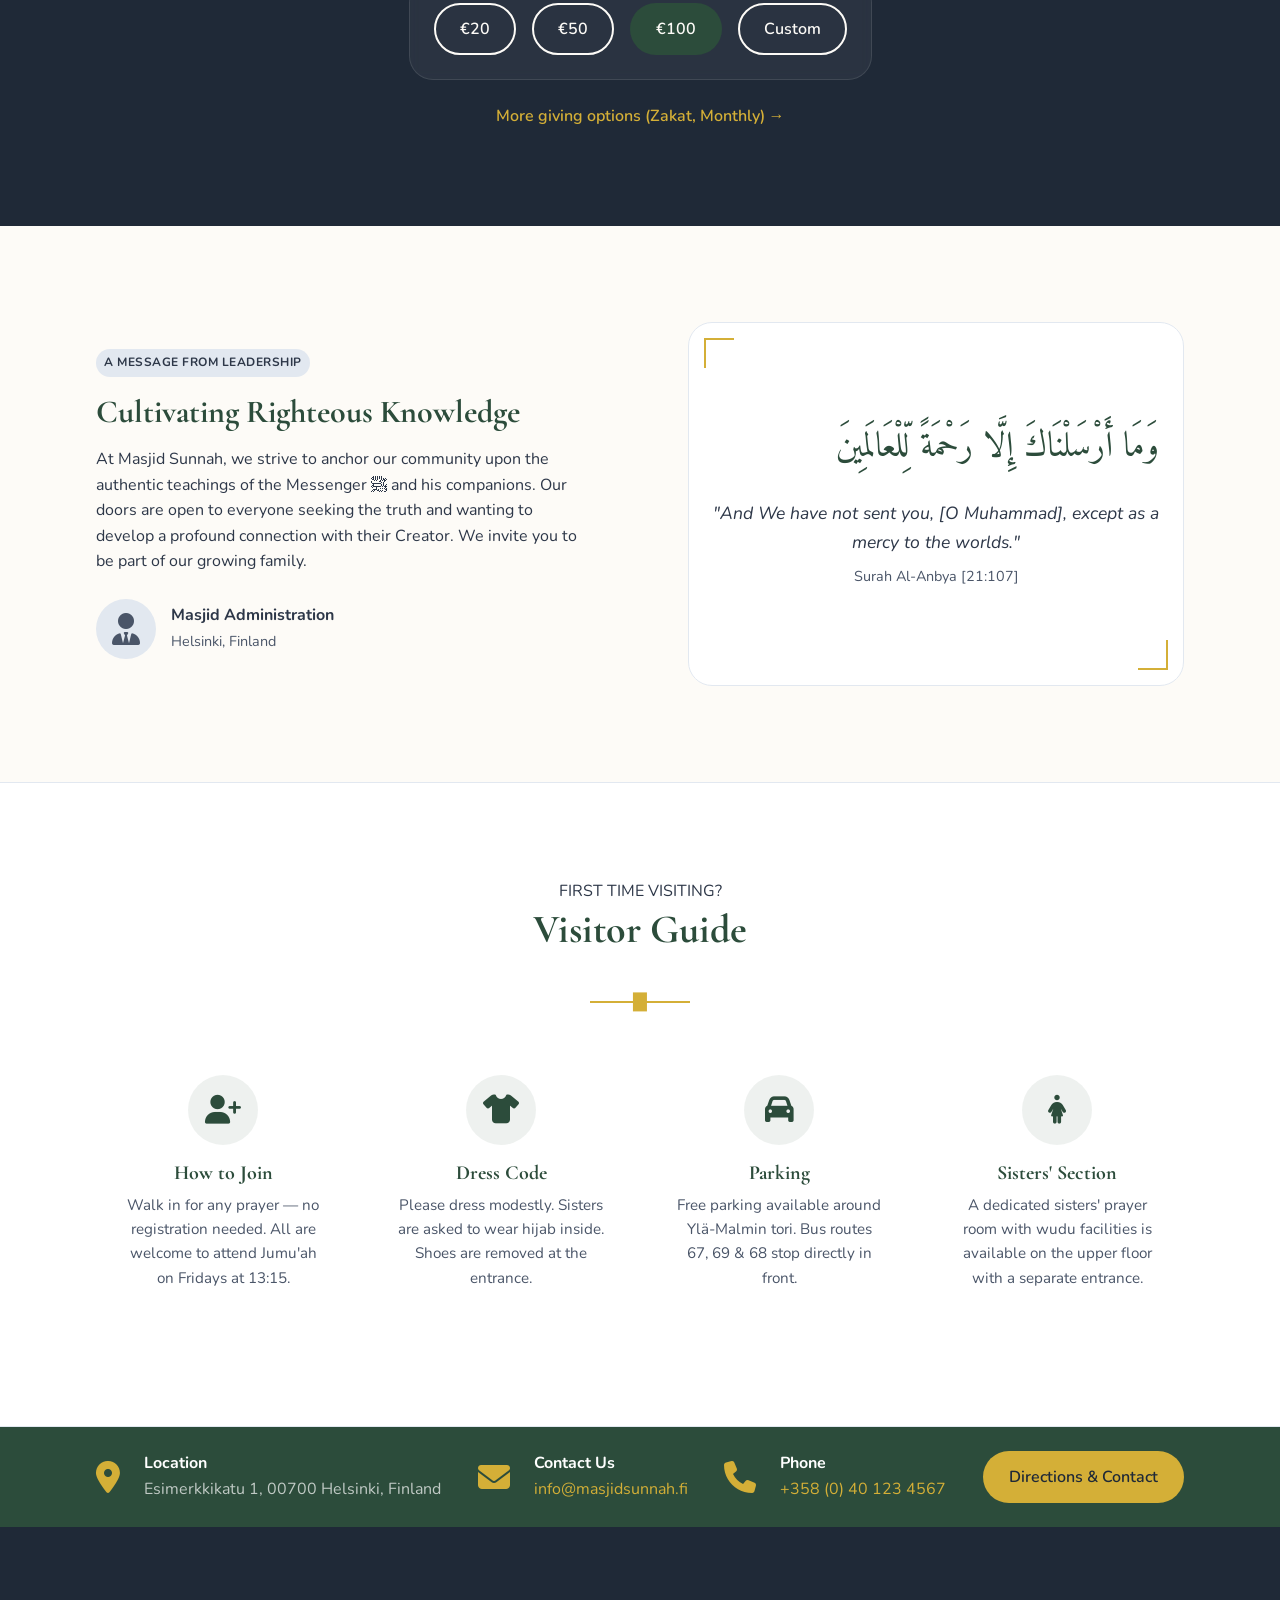
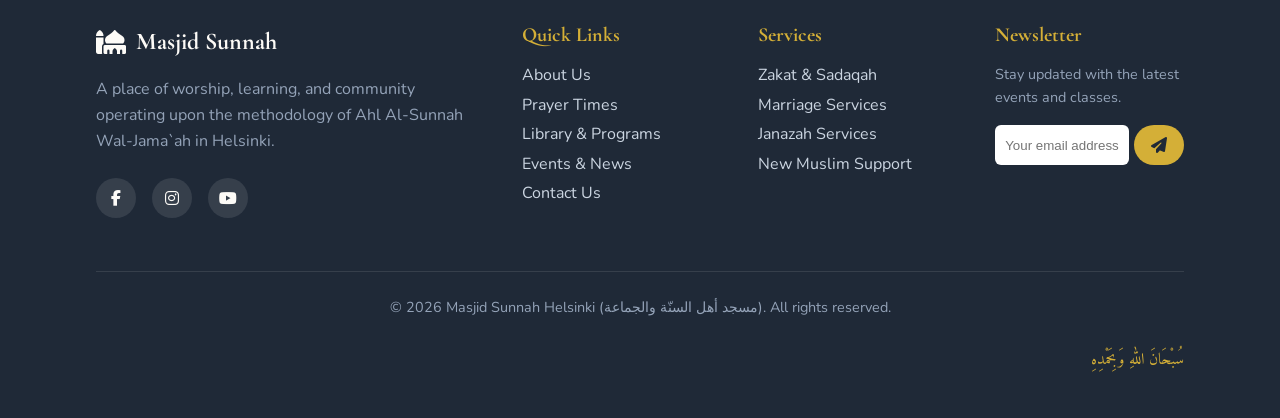
==== commit 6cdd0856: "Add i18n to all pages: nav, footer, hero sections, script includes" ====
--- a/index.html
+++ b/index.html
@@ -1,4 +1,4 @@
-﻿<!DOCTYPE html>
+<!DOCTYPE html>
 <html lang="en">
 
 <head>
@@ -71,13 +71,13 @@
             </div>
 
             <ul class="nav-links">
-                <li><a href="index.html">Home</a></li>
-                <li><a href="prayer-times.html">Prayer Times</a></li>
-                <li><a href="programs.html">Programs</a></li>
-                <li><a href="events.html">Events</a></li>
-                <li><a href="about.html">About</a></li>
-                <li><a href="contact.html">Contact</a></li>
-                <li><a href="donate.html" class="btn btn-primary">Donate</a></li>
+                <li><a href="index.html" data-i18n="nav_home">Home</a></li>
+                <li><a href="prayer-times.html" data-i18n="nav_prayer">Prayer Times</a></li>
+                <li><a href="programs.html" data-i18n="nav_programs">Programs</a></li>
+                <li><a href="events.html" data-i18n="nav_events">Events</a></li>
+                <li><a href="about.html" data-i18n="nav_about">About</a></li>
+                <li><a href="contact.html" data-i18n="nav_contact">Contact</a></li>
+                <li><a href="donate.html" class="btn btn-primary" data-i18n="nav_donate">Donate</a></li>
             </ul>
 
             <button class="hamburger" aria-label="Toggle Navigation">
@@ -93,13 +93,13 @@
             <i class="fas fa-times"></i>
         </button>
         <ul class="nav-links">
-            <li><a href="index.html">Home</a></li>
-            <li><a href="prayer-times.html">Prayer Times</a></li>
-            <li><a href="programs.html">Programs</a></li>
-            <li><a href="events.html">Events</a></li>
-            <li><a href="about.html">About</a></li>
-            <li><a href="contact.html">Contact</a></li>
-            <li><a href="donate.html" class="btn btn-primary">Donate</a></li>
+            <li><a href="index.html" data-i18n="nav_home">Home</a></li>
+            <li><a href="prayer-times.html" data-i18n="nav_prayer">Prayer Times</a></li>
+            <li><a href="programs.html" data-i18n="nav_programs">Programs</a></li>
+            <li><a href="events.html" data-i18n="nav_events">Events</a></li>
+            <li><a href="about.html" data-i18n="nav_about">About</a></li>
+            <li><a href="contact.html" data-i18n="nav_contact">Contact</a></li>
+            <li><a href="donate.html" class="btn btn-primary" data-i18n="nav_donate">Donate</a></li>
         </ul>
     </div>
 
@@ -112,11 +112,11 @@
             <div class="hero-overlay"></div>
             <div class="container hero-content fade-in">
                 <span class="hero-greeting"><span lang="ar" dir="rtl">السَّلَامُ عَلَيْكُمْ</span></span>
-                <h1 class="hero-title">Masjid Sunnah Helsinki</h1>
-                <p class="hero-subtitle">A Place of Worship, Learning & Community in Finland</p>
+                <h1 class="hero-title" data-i18n="home_hero_title">Masjid Sunnah Helsinki</h1>
+                <p class="hero-subtitle" data-i18n="home_hero_desc">A Place of Worship, Learning & Community in Finland</p>
                 <div class="hero-buttons">
-                    <a href="#prayer-times" class="btn btn-primary">View Prayer Times</a>
-                    <a href="about.html" class="btn btn-outline-light">Get Involved</a>
+                    <a href="#prayer-times" class="btn btn-primary" data-i18n="home_view_prayer">View Prayer Times</a>
+                    <a href="about.html" class="btn btn-outline-light" data-i18n="home_learn_more">Get Involved</a>
                 </div>
             </div>
             <a href="#prayer-times" class="scroll-indicator" aria-label="Scroll Down">
@@ -434,7 +434,7 @@
                             <i class="fas fa-mosque"></i> Masjid Sunnah
                         </a>
                     </div>
-                    <p style="color: #94A3B8; margin-bottom: var(--space-md);">
+                    <p style="color: #94A3B8; margin-bottom: var(--space-md);" data-i18n="footer_desc">
                         A place of worship, learning, and community operating upon the methodology of Ahl Al-Sunnah
                         Wal-Jama`ah in Helsinki.
                     </p>
@@ -449,32 +449,32 @@
                 </div>
 
                 <div>
-                    <h4 class="footer-title">Quick Links</h4>
+                    <h4 class="footer-title" data-i18n="footer_quick">Quick Links</h4>
                     <ul class="footer-links">
-                        <li><a href="about.html">About Us</a></li>
-                        <li><a href="prayer-times.html">Prayer Times</a></li>
-                        <li><a href="programs.html">Library & Programs</a></li>
-                        <li><a href="events.html">Events & News</a></li>
-                        <li><a href="contact.html">Contact Us</a></li>
+                        <li><a href="about.html" data-i18n="footer_about">About Us</a></li>
+                        <li><a href="prayer-times.html" data-i18n="footer_prayer">Prayer Times</a></li>
+                        <li><a href="programs.html" data-i18n="footer_lib">Library & Programs</a></li>
+                        <li><a href="events.html" data-i18n="footer_events_news">Events & News</a></li>
+                        <li><a href="contact.html" data-i18n="footer_contact">Contact Us</a></li>
                     </ul>
                 </div>
 
                 <div>
-                    <h4 class="footer-title">Services</h4>
+                    <h4 class="footer-title" data-i18n="footer_services">Services</h4>
                     <ul class="footer-links">
-                        <li><a href="donate.html">Zakat & Sadaqah</a></li>
-                        <li><a href="contact.html#marriage">Marriage Services</a></li>
-                        <li><a href="contact.html#funeral">Janazah Services</a></li>
-                        <li><a href="contact.html#new-muslim">New Muslim Support</a></li>
+                        <li><a href="donate.html" data-i18n="footer_zakat">Zakat & Sadaqah</a></li>
+                        <li><a href="contact.html#marriage" data-i18n="footer_marriage">Marriage Services</a></li>
+                        <li><a href="contact.html#funeral" data-i18n="footer_janazah">Janazah Services</a></li>
+                        <li><a href="contact.html#new-muslim" data-i18n="footer_newmuslim">New Muslim Support</a></li>
                     </ul>
                 </div>
 
                 <div>
-                    <h4 class="footer-title">Newsletter</h4>
-                    <p style="color: #94A3B8; font-size: 0.9rem; margin-bottom: var(--space-sm);">Stay updated with the
+                    <h4 class="footer-title" data-i18n="footer_newsletter">Newsletter</h4>
+                    <p style="color: #94A3B8; font-size: 0.9rem; margin-bottom: var(--space-sm);" data-i18n="footer_newsletter_desc">Stay updated with the
                         latest events and classes.</p>
                     <form style="display: flex; gap: 5px;">
-                        <input type="email" placeholder="Your email address"
+                        <input type="email" data-i18n-placeholder="email_placeholder" placeholder="Your email address"
                             style="padding: 10px; border-radius: var(--radius-sm); border: none; width: 100%;" required>
                         <button type="submit" class="btn btn-secondary" style="padding: 10px 15px;"><i
                                 class="fas fa-paper-plane"></i></button>
@@ -483,7 +483,7 @@
             </div>
 
             <div class="footer-bottom">
-                <p>&copy; 2026 Masjid Sunnah Helsinki (مسجد أهل السنّة والجماعة). All rights reserved.</p>
+                <p data-i18n="footer_copy">&copy; 2026 Masjid Sunnah Helsinki (مسجد أهل السنّة والجماعة). All rights reserved.</p>
                 <p class="arabic-text" lang="ar" dir="rtl" style="font-size: 1rem; color: var(--color-secondary);">
                     سُبْحَانَ اللهِ
                     وَبِحَمْدِهِ</p>
@@ -492,13 +492,15 @@
     </footer>
 
     <!-- Scripts -->
+    <script src="js/translations.js?v=1"></script>
+    <script src="js/i18n.js?v=1"></script>
     <!-- Supabase SDK & Client Initialization -->
     <script src="https://cdn.jsdelivr.net/npm/@supabase/supabase-js@2"></script>
     <script src="js/supabase-client.js"></script>
     <script src="js/data-service.js?v=1001"></script>
     <script src="js/realtime-service.js?v=1001"></script>
     <script src="js/main.js"></script>
-    <script src="js/prayer-times.js?v=999"></script>
+    <script src="js/prayer-times.js?v=1006"></script>
     <script>
         document.addEventListener('DOMContentLoaded', () => {
             // Additional homepage specific data integrations
--- a/css/style.css
+++ b/css/style.css
@@ -316,4 +316,72 @@
   .mobile-only {
     display: block !important;
   }
-}+}
+
+/* === Language Switcher === */
+.lang-switcher {
+  display: flex;
+  gap: 2px;
+  background: rgba(0,0,0,0.06);
+  border-radius: var(--radius-pill);
+  padding: 2px;
+  margin-left: 12px;
+  flex-shrink: 0;
+}
+
+.lang-btn {
+  display: flex;
+  align-items: center;
+  gap: 4px;
+  padding: 5px 10px;
+  border: none;
+  background: transparent;
+  color: var(--color-text-muted);
+  font-size: 0.78rem;
+  font-weight: 600;
+  font-family: var(--font-body);
+  border-radius: var(--radius-pill);
+  cursor: pointer;
+  transition: all 0.25s ease;
+  white-space: nowrap;
+}
+
+.lang-btn:hover {
+  background: rgba(255,255,255,0.7);
+  color: var(--color-primary);
+}
+
+.lang-btn.active {
+  background: var(--color-primary);
+  color: #fff;
+  box-shadow: 0 1px 4px rgba(0,0,0,0.15);
+}
+
+.lang-flag { font-size: 1rem; line-height: 1; }
+
+/* === RTL Support for Arabic === */
+[dir="rtl"] body,
+body.rtl {
+  direction: rtl;
+  text-align: right;
+}
+
+[dir="rtl"] .nav-container { flex-direction: row-reverse; }
+[dir="rtl"] .nav-links { flex-direction: row-reverse; }
+[dir="rtl"] .lang-switcher { margin-left: 0; margin-right: 12px; }
+[dir="rtl"] .footer-top { direction: rtl; text-align: right; }
+[dir="rtl"] .footer-links { padding-left: 0; padding-right: 0; }
+[dir="rtl"] ul, [dir="rtl"] ol { padding-left: 0; padding-right: var(--space-md); }
+
+[dir="rtl"] .contact-info-item i { margin-right: 0; margin-left: var(--space-sm); }
+[dir="rtl"] .facilities-list li { border-left: none; border-right: 4px solid var(--color-primary); }
+
+[dir="rtl"] .mobile-menu { left: 0; right: auto; transform: translateX(-100%); }
+[dir="rtl"] .mobile-menu.active { transform: translateX(0); }
+[dir="rtl"] .mobile-menu-close { right: auto; left: 15px; }
+
+[dir="rtl"] .bismillah { text-align: center; }
+[dir="rtl"] .text-center { text-align: center; }
+
+/* Keep Arabic text classes always RTL regardless of page direction */
+.arabic-text { direction: rtl; text-align: right; }
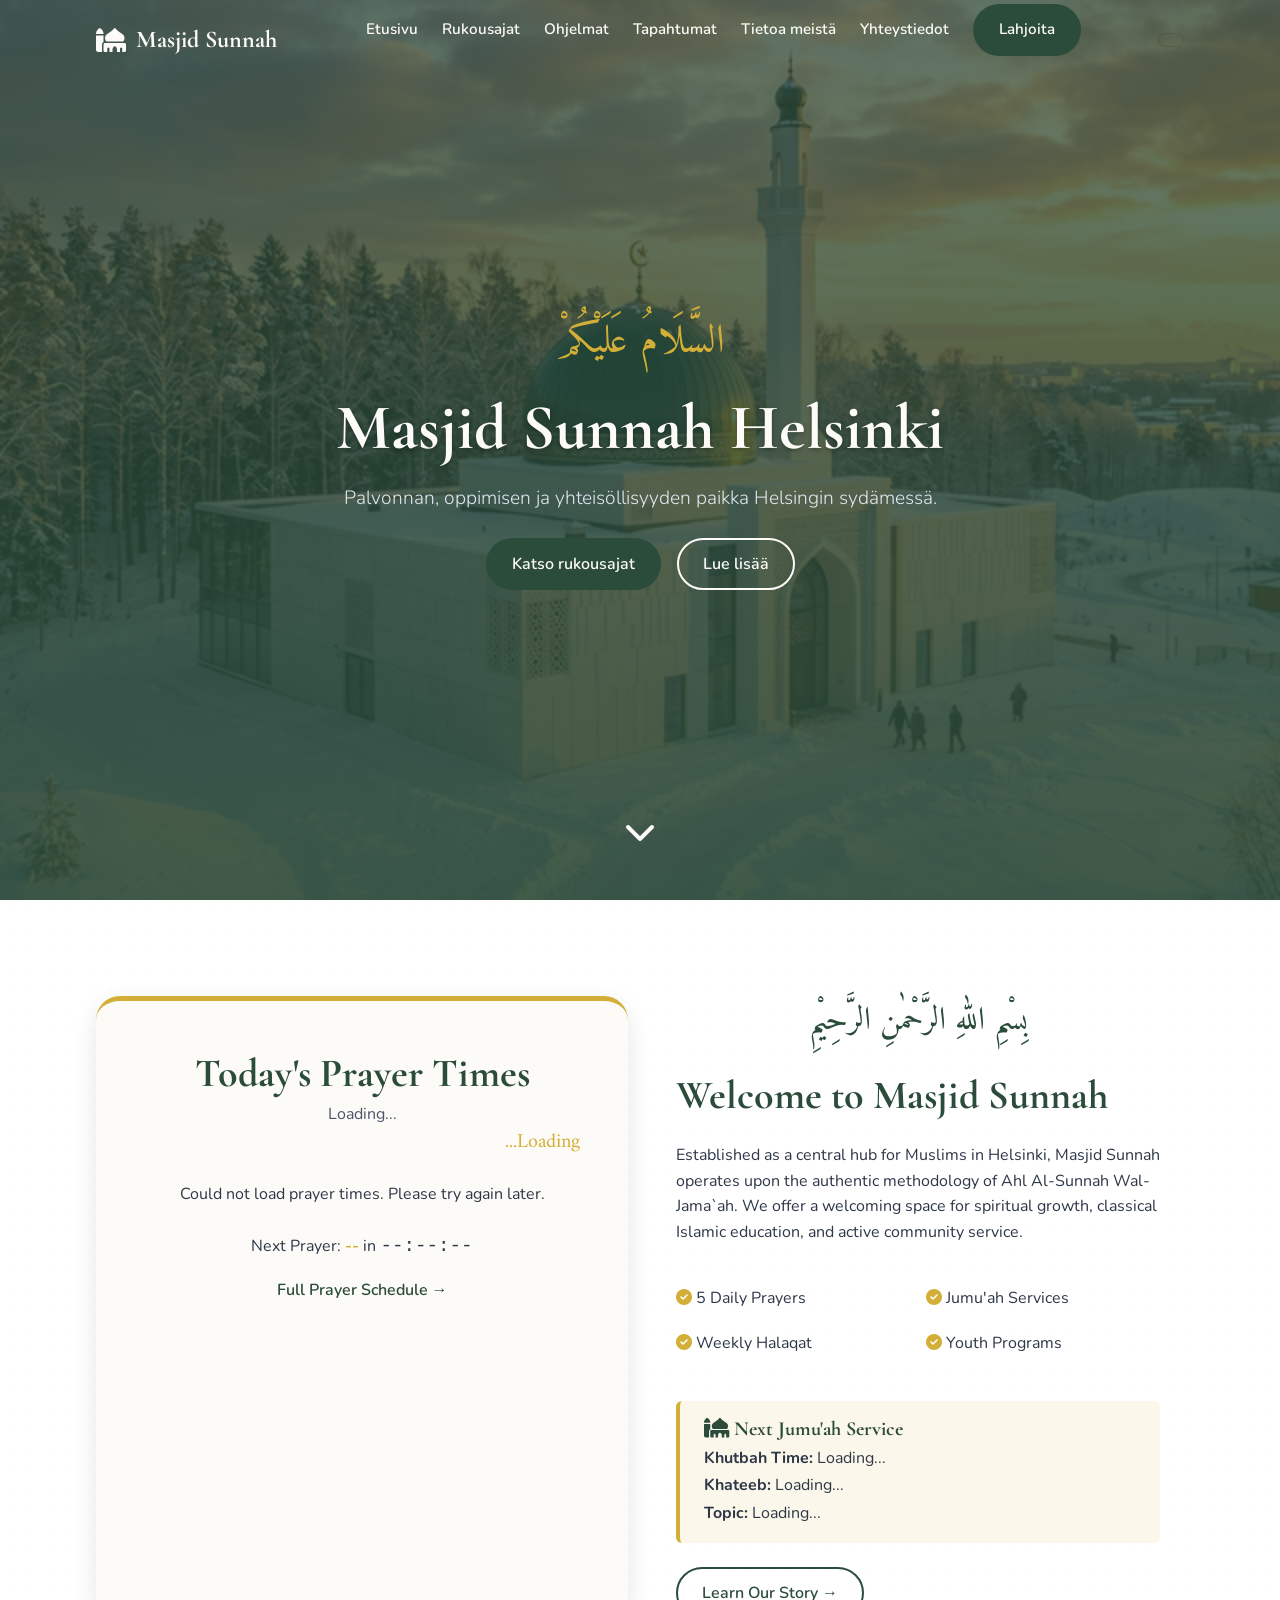
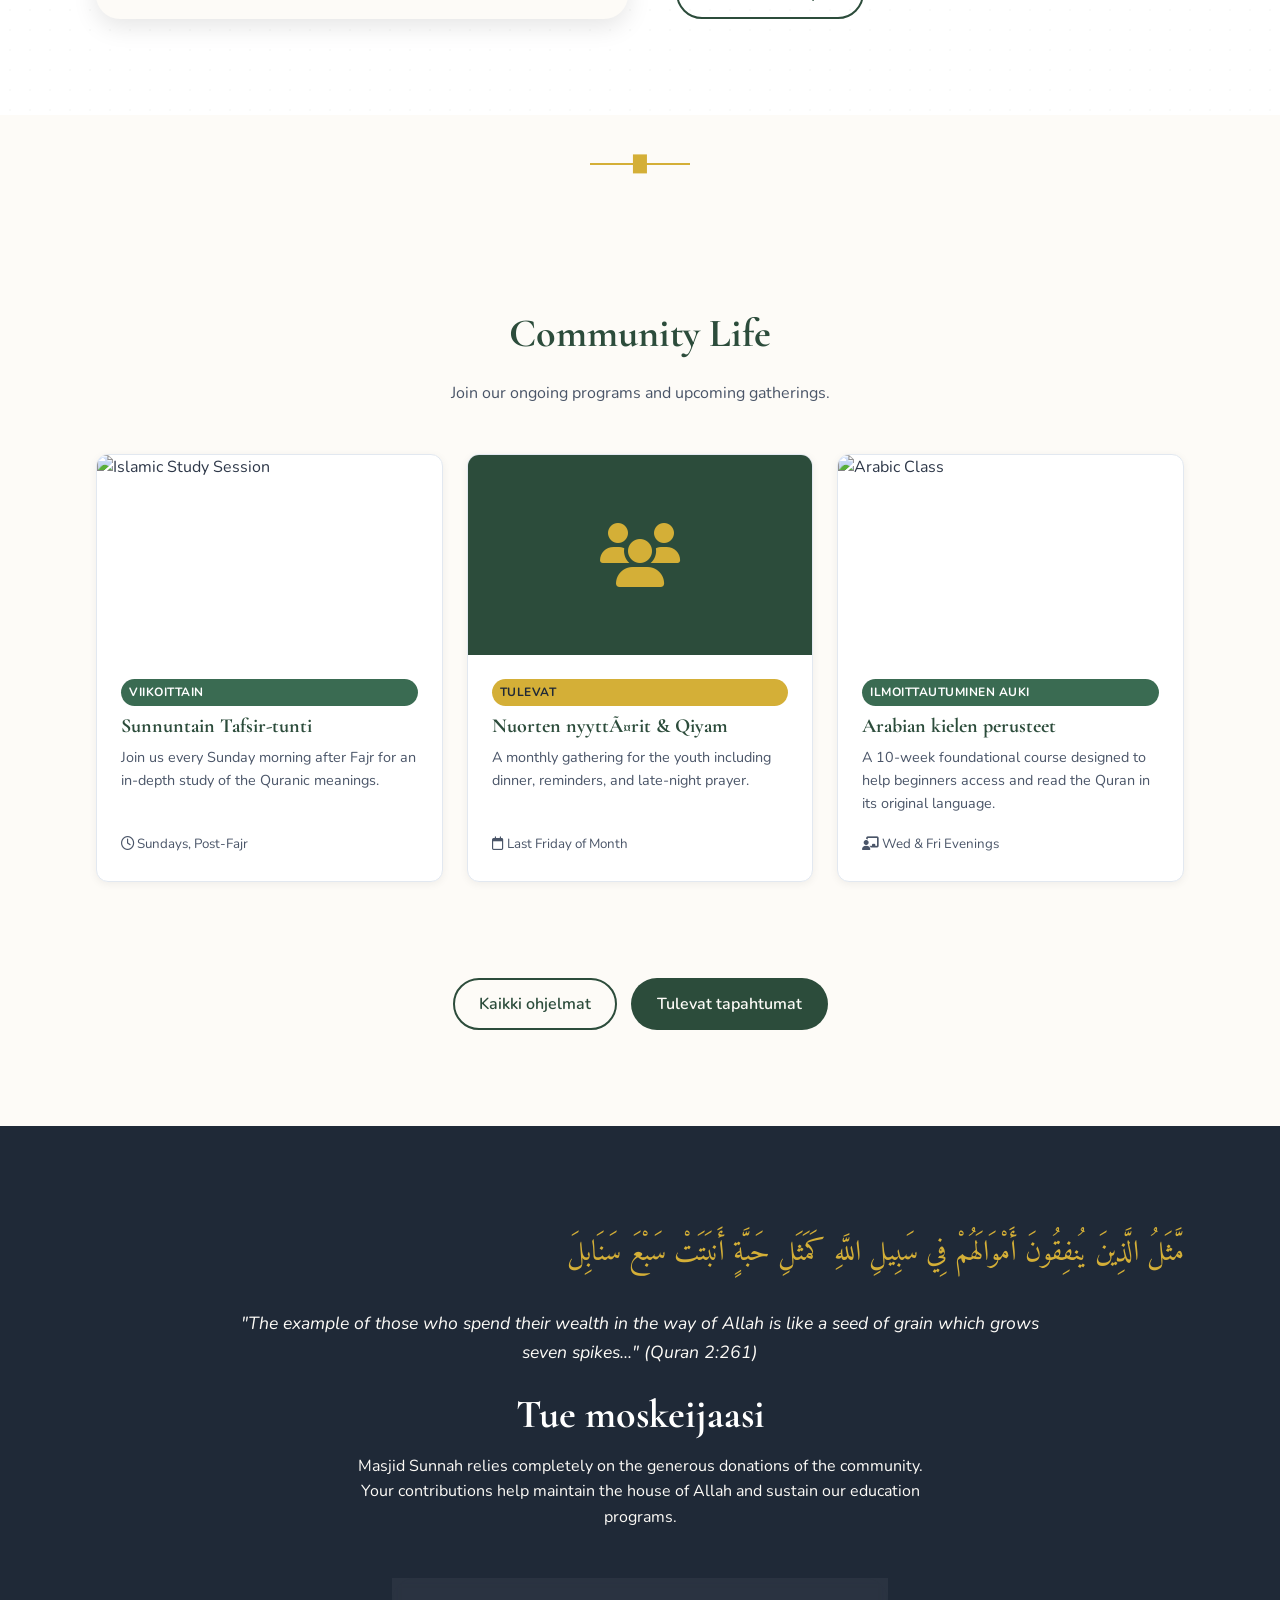
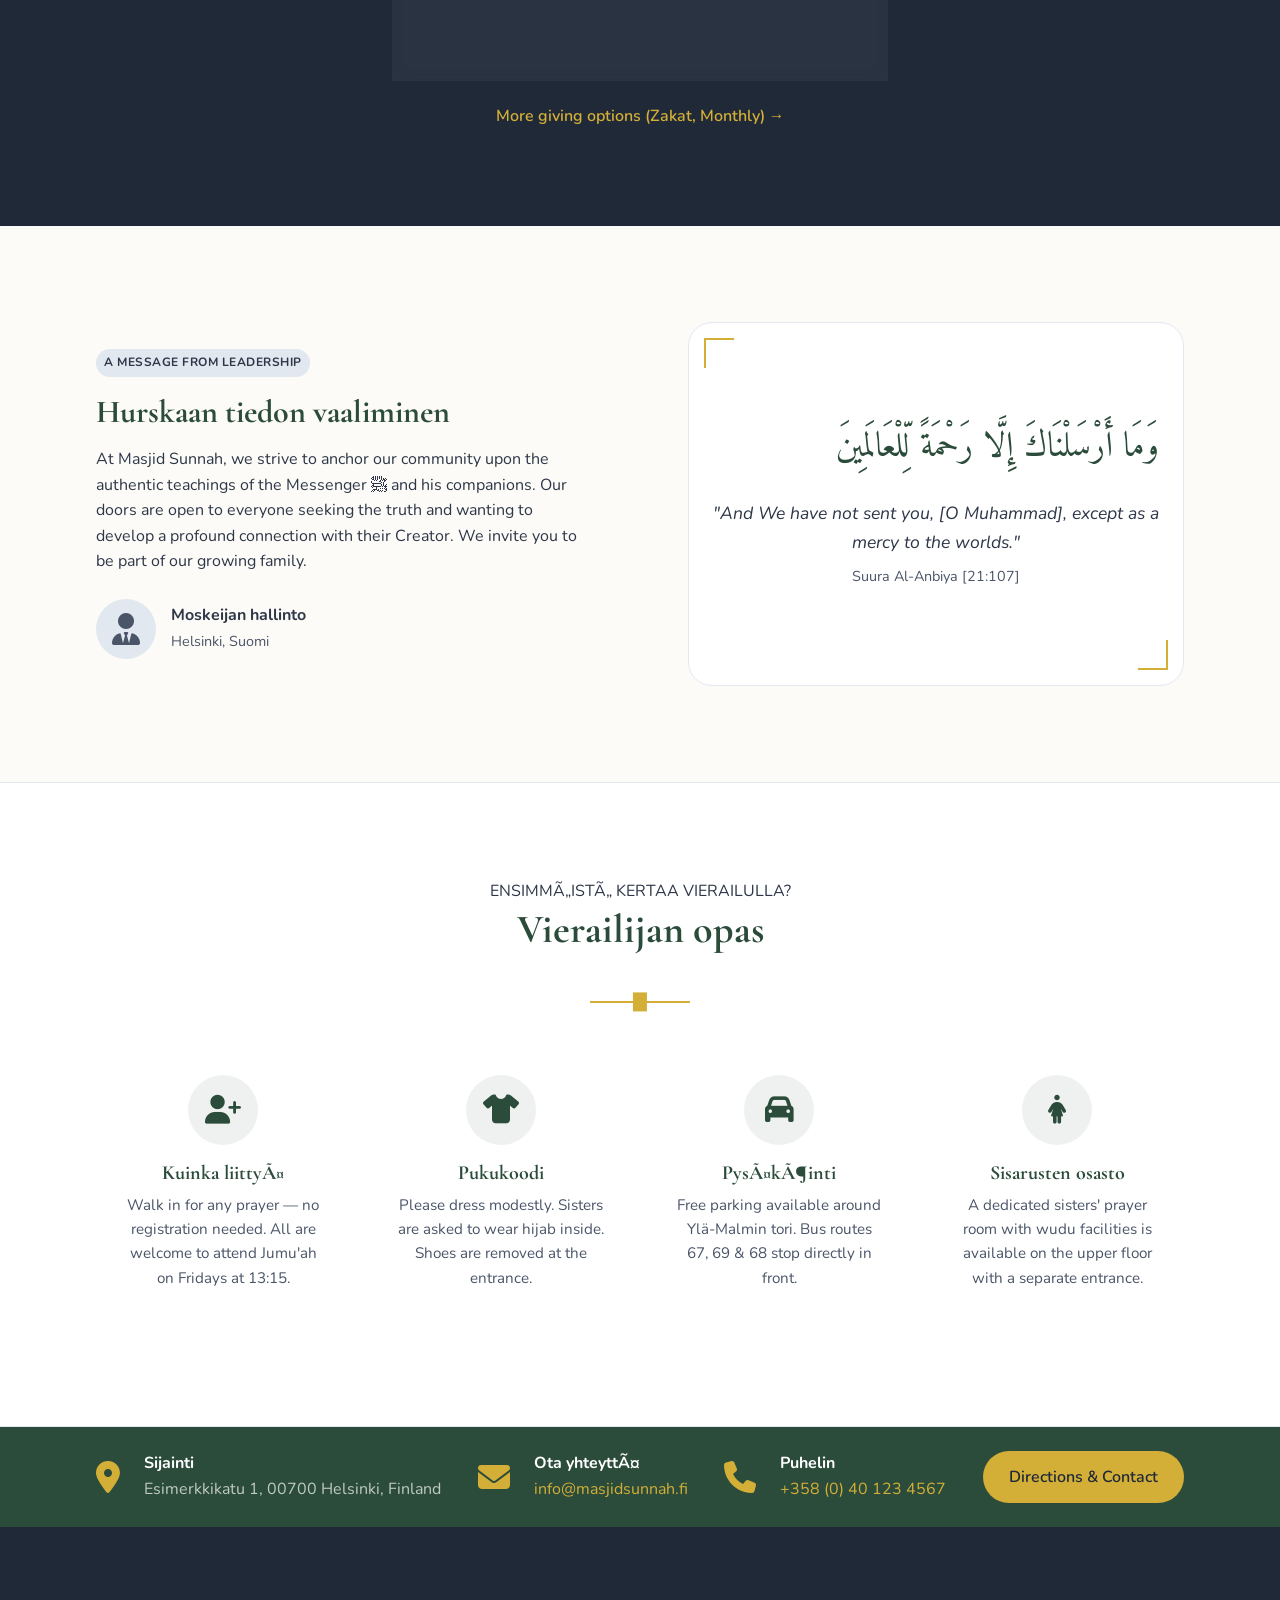
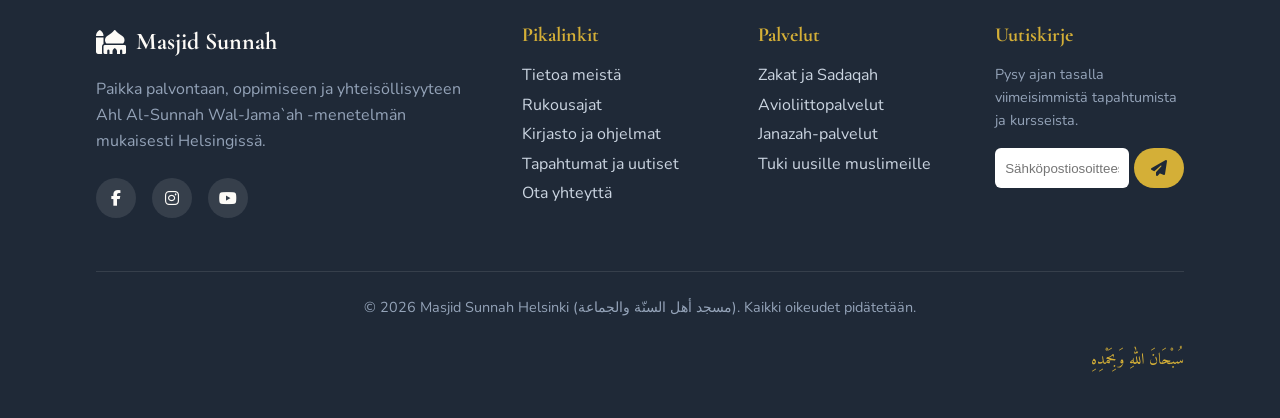
==== commit 88e38766: "Fix fully translating index.html and dynamic prayer times" ====
--- a/index.html
+++ b/index.html
@@ -208,8 +208,8 @@
                         src="https://images.unsplash.com/photo-1564769625905-50e93615e769?w=800&auto=format&q=80"
                         alt="Islamic Study Session" class="card-image">
                     <div class="card-body">
-                        <span class="badge" style="margin-bottom: var(--space-xs);">Weekly</span>
-                        <h4>Sunday Tafsir Class</h4>
+                        <span class="badge" style="margin-bottom: var(--space-xs);" data-i18n="ho_ev_weekly">Weekly</span>
+                        <h4 data-i18n="ho_ev_tafsir">Sunday Tafsir Class</h4>
                         <p class="text-muted" style="font-size: 0.9rem;">Join us every Sunday morning after Fajr for an
                             in-depth study of the Quranic meanings.</p>
                         <div style="margin-top: auto;">
@@ -226,8 +226,8 @@
                     </div>
                     <div class="card-body">
                         <span class="badge"
-                            style="background-color: var(--color-secondary); color: var(--color-bg-dark); margin-bottom: var(--space-xs);">Upcoming</span>
-                        <h4>Youth Potluck & Qiyam</h4>
+                            style="background-color: var(--color-secondary); color: var(--color-bg-dark); margin-bottom: var(--space-xs);" data-i18n="ho_ev_upcoming">Upcoming</span>
+                        <h4 data-i18n="ho_ev_youth">Youth Potluck & Qiyam</h4>
                         <p class="text-muted" style="font-size: 0.9rem;">A monthly gathering for the youth including
                             dinner, reminders, and late-night prayer.</p>
                         <div style="margin-top: auto;">
@@ -242,8 +242,8 @@
                         src="https://images.unsplash.com/photo-1608889825103-eb5ed706fc64?w=800&auto=format&q=80"
                         alt="Arabic Class" class="card-image">
                     <div class="card-body">
-                        <span class="badge" style="margin-bottom: var(--space-xs);">Registration Open</span>
-                        <h4>Arabic Language Basics</h4>
+                        <span class="badge" style="margin-bottom: var(--space-xs);" data-i18n="ho_ev_reg_open">Registration Open</span>
+                        <h4 data-i18n="ho_ev_arabic">Arabic Language Basics</h4>
                         <p class="text-muted" style="font-size: 0.9rem;">A 10-week foundational course designed to help
                             beginners access and read the Quran in its original language.</p>
                         <div style="margin-top: auto;">
@@ -255,8 +255,8 @@
             </div>
 
             <div class="text-center" style="margin-top: var(--space-xl);">
-                <a href="programs.html" class="btn btn-outline" style="margin-right: 10px;">All Programs</a>
-                <a href="events.html" class="btn btn-primary">Upcoming Events</a>
+                <a href="programs.html" class="btn btn-outline" style="margin-right: 10px;" data-i18n="ho_btn_all_prog">All Programs</a>
+                <a href="events.html" class="btn btn-primary" data-i18n="ho_btn_up_ev">Upcoming Events</a>
             </div>
         </section>
 
@@ -273,7 +273,7 @@
                     "The example of those who spend their wealth in the way of Allah is like a seed of grain which grows
                     seven spikes..." (Quran 2:261)
                 </p>
-                <h2 style="color: white; margin-bottom: var(--space-sm);">Support Your Masjid</h2>
+                <h2 style="color: white; margin-bottom: var(--space-sm);" data-i18n="ho_do_title">Support Your Masjid</h2>
                 <p style="margin-bottom: var(--space-lg); max-width: 600px; margin-inline: auto;">
                     Masjid Sunnah relies completely on the generous donations of the community. Your contributions help
                     maintain the house of Allah and sustain our education programs.
@@ -284,7 +284,7 @@
                     <a href="donate.html?amount=20" class="btn btn-outline-light">€20</a>
                     <a href="donate.html?amount=50" class="btn btn-outline-light">€50</a>
                     <a href="donate.html?amount=100" class="btn btn-primary">€100</a>
-                    <a href="donate.html?amount=custom" class="btn btn-outline-light">Custom</a>
+                    <a href="donate.html?amount=custom" class="btn btn-outline-light" data-i18n="ho_do_custom">Custom</a>
                 </div>
 
                 <div style="margin-top: var(--space-md);">
@@ -301,7 +301,7 @@
                     <span class="badge"
                         style="margin-bottom: var(--space-sm); background: var(--color-border); color: var(--color-text);">A
                         Message From Leadership</span>
-                    <h3 style="font-size: 2rem;">Cultivating Righteous Knowledge</h3>
+                    <h3 style="font-size: 2rem;" data-i18n="ho_lead_title">Cultivating Righteous Knowledge</h3>
                     <p>At Masjid Sunnah, we strive to anchor our community upon the authentic teachings of the Messenger
                         ﷺ and his companions. Our doors are open to everyone seeking the truth and wanting to develop a
                         profound connection with their Creator. We invite you to be part of our growing family.</p>
@@ -311,8 +311,8 @@
                             <i class="fas fa-user-tie fa-2x text-muted"></i>
                         </div>
                         <div>
-                            <strong style="display: block;">Masjid Administration</strong>
-                            <span class="text-muted" style="font-size: 0.9rem;">Helsinki, Finland</span>
+                            <strong style="display: block;" data-i18n="ho_lead_admin">Masjid Administration</strong>
+                            <span class="text-muted" style="font-size: 0.9rem;" data-i18n="ho_lead_loc">Helsinki, Finland</span>
                         </div>
                     </div>
                 </div>
@@ -334,7 +334,7 @@
                     <p style="font-style: italic; font-size: 1.1rem; margin-bottom: var(--space-xs);">
                         "And We have not sent you, [O Muhammad], except as a mercy to the worlds."
                     </p>
-                    <span class="text-muted" style="font-size: 0.9rem;">Surah Al-Anbya [21:107]</span>
+                    <span class="text-muted" style="font-size: 0.9rem;" data-i18n="ho_lead_surah">Surah Al-Anbya [21:107]</span>
                 </div>
             </div>
         </section>
@@ -343,8 +343,8 @@
         <section class="section" style="background: var(--color-bg-alt); border-top: 1px solid var(--color-border);">
             <div class="container" data-aos="fade-up">
                 <div class="text-center" style="margin-bottom: var(--space-lg);">
-                    <span class="section-label">FIRST TIME VISITING?</span>
-                    <h2>Visitor Guide</h2>
+                    <span class="section-label" data-i18n="ho_vis_badge">FIRST TIME VISITING?</span>
+                    <h2 data-i18n="ho_vis_title">Visitor Guide</h2>
                     <span class="islamic-divider"></span>
                 </div>
                 <div class="grid grid-4" style="gap: var(--space-md);">
@@ -353,7 +353,7 @@
                             style="background: rgba(44,76,59,0.08); width: 70px; height: 70px; border-radius: 50%; display: flex; align-items: center; justify-content: center; margin: 0 auto var(--space-sm);">
                             <i class="fas fa-user-plus" style="font-size: 1.8rem; color: var(--color-primary);"></i>
                         </div>
-                        <h4>How to Join</h4>
+                        <h4 data-i18n="ho_vis_join">How to Join</h4>
                         <p class="text-muted" style="font-size: 0.95rem;">Walk in for any prayer — no registration
                             needed. All are welcome to attend Jumu'ah on Fridays at 13:15.</p>
                     </div>
@@ -362,7 +362,7 @@
                             style="background: rgba(44,76,59,0.08); width: 70px; height: 70px; border-radius: 50%; display: flex; align-items: center; justify-content: center; margin: 0 auto var(--space-sm);">
                             <i class="fas fa-tshirt" style="font-size: 1.8rem; color: var(--color-primary);"></i>
                         </div>
-                        <h4>Dress Code</h4>
+                        <h4 data-i18n="ho_vis_dress">Dress Code</h4>
                         <p class="text-muted" style="font-size: 0.95rem;">Please dress modestly. Sisters are asked to
                             wear hijab inside. Shoes are removed at the entrance.</p>
                     </div>
@@ -371,7 +371,7 @@
                             style="background: rgba(44,76,59,0.08); width: 70px; height: 70px; border-radius: 50%; display: flex; align-items: center; justify-content: center; margin: 0 auto var(--space-sm);">
                             <i class="fas fa-car" style="font-size: 1.8rem; color: var(--color-primary);"></i>
                         </div>
-                        <h4>Parking</h4>
+                        <h4 data-i18n="ho_vis_park">Parking</h4>
                         <p class="text-muted" style="font-size: 0.95rem;">Free parking available around Ylä-Malmin tori.
                             Bus routes 67, 69 &amp; 68 stop directly in front.</p>
                     </div>
@@ -380,7 +380,7 @@
                             style="background: rgba(44,76,59,0.08); width: 70px; height: 70px; border-radius: 50%; display: flex; align-items: center; justify-content: center; margin: 0 auto var(--space-sm);">
                             <i class="fas fa-female" style="font-size: 1.8rem; color: var(--color-primary);"></i>
                         </div>
-                        <h4>Sisters' Section</h4>
+                        <h4 data-i18n="ho_vis_sisters">Sisters' Section</h4>
                         <p class="text-muted" style="font-size: 0.95rem;">A dedicated sisters' prayer room with wudu
                             facilities is available on the upper floor with a separate entrance.</p>
                     </div>
@@ -396,7 +396,7 @@
                 <div style="display: flex; gap: var(--space-md); align-items: center;">
                     <i class="fas fa-map-marker-alt fa-2x" style="color: var(--color-secondary);"></i>
                     <div>
-                        <strong style="color: #fff;">Location</strong>
+                        <strong style="color: #fff;" data-i18n="ho_loc_title">Location</strong>
                         <div style="color: rgba(255,255,255,0.7);" class="ms-contact-address">Esimerkkikatu 1, 00700
                             Helsinki, Finland</div>
                     </div>
@@ -404,7 +404,7 @@
                 <div style="display: flex; gap: var(--space-md); align-items: center;">
                     <i class="fas fa-envelope fa-2x" style="color: var(--color-secondary);"></i>
                     <div>
-                        <strong style="color: #fff;">Contact Us</strong>
+                        <strong style="color: #fff;" data-i18n="ho_loc_contact">Contact Us</strong>
                         <div style="color: rgba(255,255,255,0.7);"><a href="mailto:info@masjidsunnah.fi"
                                 style="color: var(--color-secondary);" class="ms-contact-email">info@masjidsunnah.fi</a>
                         </div>
@@ -413,13 +413,13 @@
                 <div style="display: flex; gap: var(--space-md); align-items: center;">
                     <i class="fas fa-phone fa-2x" style="color: var(--color-secondary);"></i>
                     <div>
-                        <strong style="color: #fff;">Phone</strong>
+                        <strong style="color: #fff;" data-i18n="ho_loc_phone">Phone</strong>
                         <div style="color: rgba(255,255,255,0.7);"><a href="tel:+358401234567"
                                 style="color: var(--color-secondary);" class="ms-contact-phone">+358 (0) 40 123 4567</a>
                         </div>
                     </div>
                 </div>
-                <a href="contact.html" class="btn btn-secondary">Directions &amp; Contact</a>
+                <a href="contact.html" class="btn btn-secondary" data-i18n="ho_loc_btn">Directions &amp; Contact</a>
             </div>
         </section>
     </main>
@@ -455,7 +455,7 @@
                         <li><a href="prayer-times.html" data-i18n="footer_prayer">Prayer Times</a></li>
                         <li><a href="programs.html" data-i18n="footer_lib">Library & Programs</a></li>
                         <li><a href="events.html" data-i18n="footer_events_news">Events & News</a></li>
-                        <li><a href="contact.html" data-i18n="footer_contact">Contact Us</a></li>
+                        <li><a href="contact.html" data-i18n="footer_contact" data-i18n="ho_loc_contact">Contact Us</a></li>
                     </ul>
                 </div>
 
--- a/css/style.css
+++ b/css/style.css
@@ -318,26 +318,22 @@
   }
 }
 
-/* === Language Switcher === */
-.lang-switcher {
-  display: flex;
-  gap: 2px;
-  background: rgba(0,0,0,0.06);
-  border-radius: var(--radius-pill);
-  padding: 2px;
+/* === Language Switcher Dropdown === */
+.lang-dropdown-wrapper {
+  position: relative;
   margin-left: 12px;
   flex-shrink: 0;
 }
 
-.lang-btn {
+.lang-dropdown-toggle {
   display: flex;
   align-items: center;
-  gap: 4px;
-  padding: 5px 10px;
-  border: none;
+  gap: 6px;
+  padding: 6px 12px;
+  border: 1px solid rgba(0,0,0,0.1);
   background: transparent;
-  color: var(--color-text-muted);
-  font-size: 0.78rem;
+  color: var(--color-text);
+  font-size: 0.85rem;
   font-weight: 600;
   font-family: var(--font-body);
   border-radius: var(--radius-pill);
@@ -346,18 +342,79 @@
   white-space: nowrap;
 }
 
+.scrolled .lang-dropdown-toggle,
+.section-dark .lang-dropdown-toggle,
+.footer .lang-dropdown-toggle {
+  color: var(--color-text);
+}
+
+.lang-dropdown-toggle:hover {
+  background: rgba(0,0,0,0.05);
+}
+
+.lang-dropdown-toggle i {
+  font-size: 0.7rem;
+  transition: transform 0.3s;
+}
+
+.lang-dropdown-wrapper.open .lang-dropdown-toggle i {
+  transform: rotate(180deg);
+}
+
+.lang-dropdown-menu {
+  position: absolute;
+  top: 100%;
+  right: 0;
+  margin-top: 8px;
+  background: #fff;
+  border-radius: var(--radius-md);
+  box-shadow: 0 4px 15px rgba(0,0,0,0.1);
+  padding: 8px 0;
+  min-width: 140px;
+  display: flex;
+  flex-direction: column;
+  opacity: 0;
+  visibility: hidden;
+  transform: translateY(-10px);
+  transition: all 0.3s cubic-bezier(0.175, 0.885, 0.32, 1.275);
+  z-index: 1000;
+  border: 1px solid var(--color-border);
+}
+
+.lang-dropdown-wrapper.open .lang-dropdown-menu {
+  opacity: 1;
+  visibility: visible;
+  transform: translateY(0);
+}
+
+.lang-btn {
+  display: flex;
+  align-items: center;
+  gap: 8px;
+  padding: 8px 16px;
+  border: none;
+  background: transparent;
+  color: var(--color-text);
+  font-size: 0.9rem;
+  font-family: var(--font-body);
+  cursor: pointer;
+  transition: background 0.2s;
+  text-align: left;
+  width: 100%;
+}
+
 .lang-btn:hover {
-  background: rgba(255,255,255,0.7);
+  background: var(--color-bg-alt);
   color: var(--color-primary);
 }
 
 .lang-btn.active {
-  background: var(--color-primary);
-  color: #fff;
-  box-shadow: 0 1px 4px rgba(0,0,0,0.15);
-}
-
-.lang-flag { font-size: 1rem; line-height: 1; }
+  background: rgba(212, 175, 55, 0.1);
+  color: var(--color-primary);
+  font-weight: 600;
+}
+
+.lang-flag { font-size: 1.1rem; line-height: 1; }
 
 /* === RTL Support for Arabic === */
 [dir="rtl"] body,
@@ -368,7 +425,11 @@
 
 [dir="rtl"] .nav-container { flex-direction: row-reverse; }
 [dir="rtl"] .nav-links { flex-direction: row-reverse; }
-[dir="rtl"] .lang-switcher { margin-left: 0; margin-right: 12px; }
+[dir="rtl"] .lang-dropdown-wrapper { margin-left: 0; margin-right: 12px; }
+[dir="rtl"] .lang-dropdown-menu { right: auto; left: 0; }
+[dir="rtl"] .lang-btn { flex-direction: row-reverse; text-align: right; }
+[dir="rtl"] .lang-dropdown-toggle { flex-direction: row-reverse; }
+[dir="rtl"] .lang-dropdown-toggle i { margin-left: 0 !important; margin-right: 4px; }
 [dir="rtl"] .footer-top { direction: rtl; text-align: right; }
 [dir="rtl"] .footer-links { padding-left: 0; padding-right: 0; }
 [dir="rtl"] ul, [dir="rtl"] ol { padding-left: 0; padding-right: var(--space-md); }
@@ -384,4 +445,87 @@
 [dir="rtl"] .text-center { text-align: center; }
 
 /* Keep Arabic text classes always RTL regardless of page direction */
-.arabic-text { direction: rtl; text-align: right; }+.arabic-text { direction: rtl; text-align: right; }
+
+/* === Smooth Language Transition === */
+[data-i18n], [data-i18n-placeholder] {
+  transition: opacity 0.2s ease;
+}
+
+/* === Mobile Dropdown Tweaks === */
+@media (max-width: 480px) {
+  .lang-dropdown-menu {
+    position: fixed;
+    top: auto;
+    bottom: -100%;
+    left: 0;
+    right: 0;
+    width: 100%;
+    border-radius: 20px 20px 0 0;
+    padding: var(--space-md) var(--space-sm) calc(var(--space-md) + env(safe-area-inset-bottom));
+    box-shadow: 0 -4px 25px rgba(0,0,0,0.15);
+    margin-top: 0;
+    transition: all 0.4s cubic-bezier(0.175, 0.885, 0.32, 1.275);
+    z-index: 9999;
+  }
+  
+  .lang-dropdown-wrapper.open .lang-dropdown-menu {
+    bottom: 0;
+    transform: translateY(0);
+  }
+  
+  .lang-btn {
+    padding: 14px 20px;
+    font-size: 1rem;
+    border-radius: var(--radius-md);
+    margin-bottom: 4px;
+  }
+  
+  /* Mobile Backdrop */
+  .lang-dropdown-wrapper::before {
+    content: '';
+    position: fixed;
+    top: 0;
+    left: 0;
+    right: 0;
+    bottom: 0;
+    background: rgba(0,0,0,0.5);
+    z-index: 9998;
+    opacity: 0;
+    visibility: hidden;
+    transition: all 0.3s;
+  }
+  
+  .lang-dropdown-wrapper.open::before {
+    opacity: 1;
+    visibility: visible;
+  }
+}
+
+/* === Prayer Table Mobile Responsiveness === */
+@media (max-width: 600px) {
+  .prayer-table-container { overflow-x: auto; -webkit-overflow-scrolling: touch; }
+  .prayer-table { min-width: 320px; font-size: 0.85rem; }
+  .prayer-table th, .prayer-table td { padding: 8px 6px; }
+  .prayer-table th:first-child, .prayer-table td:first-child { min-width: 80px; }
+  
+  /* Language switcher mobile */
+  .lang-switcher { margin-left: 6px; }
+  .lang-btn { padding: 4px 7px; font-size: 0.72rem; }
+  .lang-flag { font-size: 0.85rem; }
+  
+  /* Better card spacing on mobile */
+  .grid.grid-2, .grid.grid-3 { grid-template-columns: 1fr; gap: var(--space-sm); }
+}
+
+/* === Additional RTL Rules === */
+[dir="rtl"] .grid { direction: rtl; }
+[dir="rtl"] .hero-content { text-align: center; }
+[dir="rtl"] .card-body { text-align: right; }
+[dir="rtl"] .inner-hero { text-align: center; }
+[dir="rtl"] .value-card { text-align: right; }
+[dir="rtl"] .timeline-item { text-align: right; }
+[dir="rtl"] i.fas, [dir="rtl"] i.far, [dir="rtl"] i.fab { margin-right: 0; margin-left: 8px; }
+[dir="rtl"] .prayer-table { direction: rtl; }
+[dir="rtl"] .prayer-table th, [dir="rtl"] .prayer-table td { text-align: right; }
+[dir="rtl"] .form-control, [dir="rtl"] textarea, [dir="rtl"] select { text-align: right; direction: rtl; }
--- a/css/responsive.css
+++ b/css/responsive.css
@@ -130,6 +130,16 @@
     /* Navbar */
     .navbar {
         padding: 0 var(--space-md);
+    }
+    
+    .lang-dropdown-wrapper {
+        margin-left: 0;
+        margin-right: var(--space-sm);
+    }
+    
+    [dir="rtl"] .lang-dropdown-wrapper {
+        margin-right: 0;
+        margin-left: var(--space-sm);
     }
 
     /* Announcement banner */
